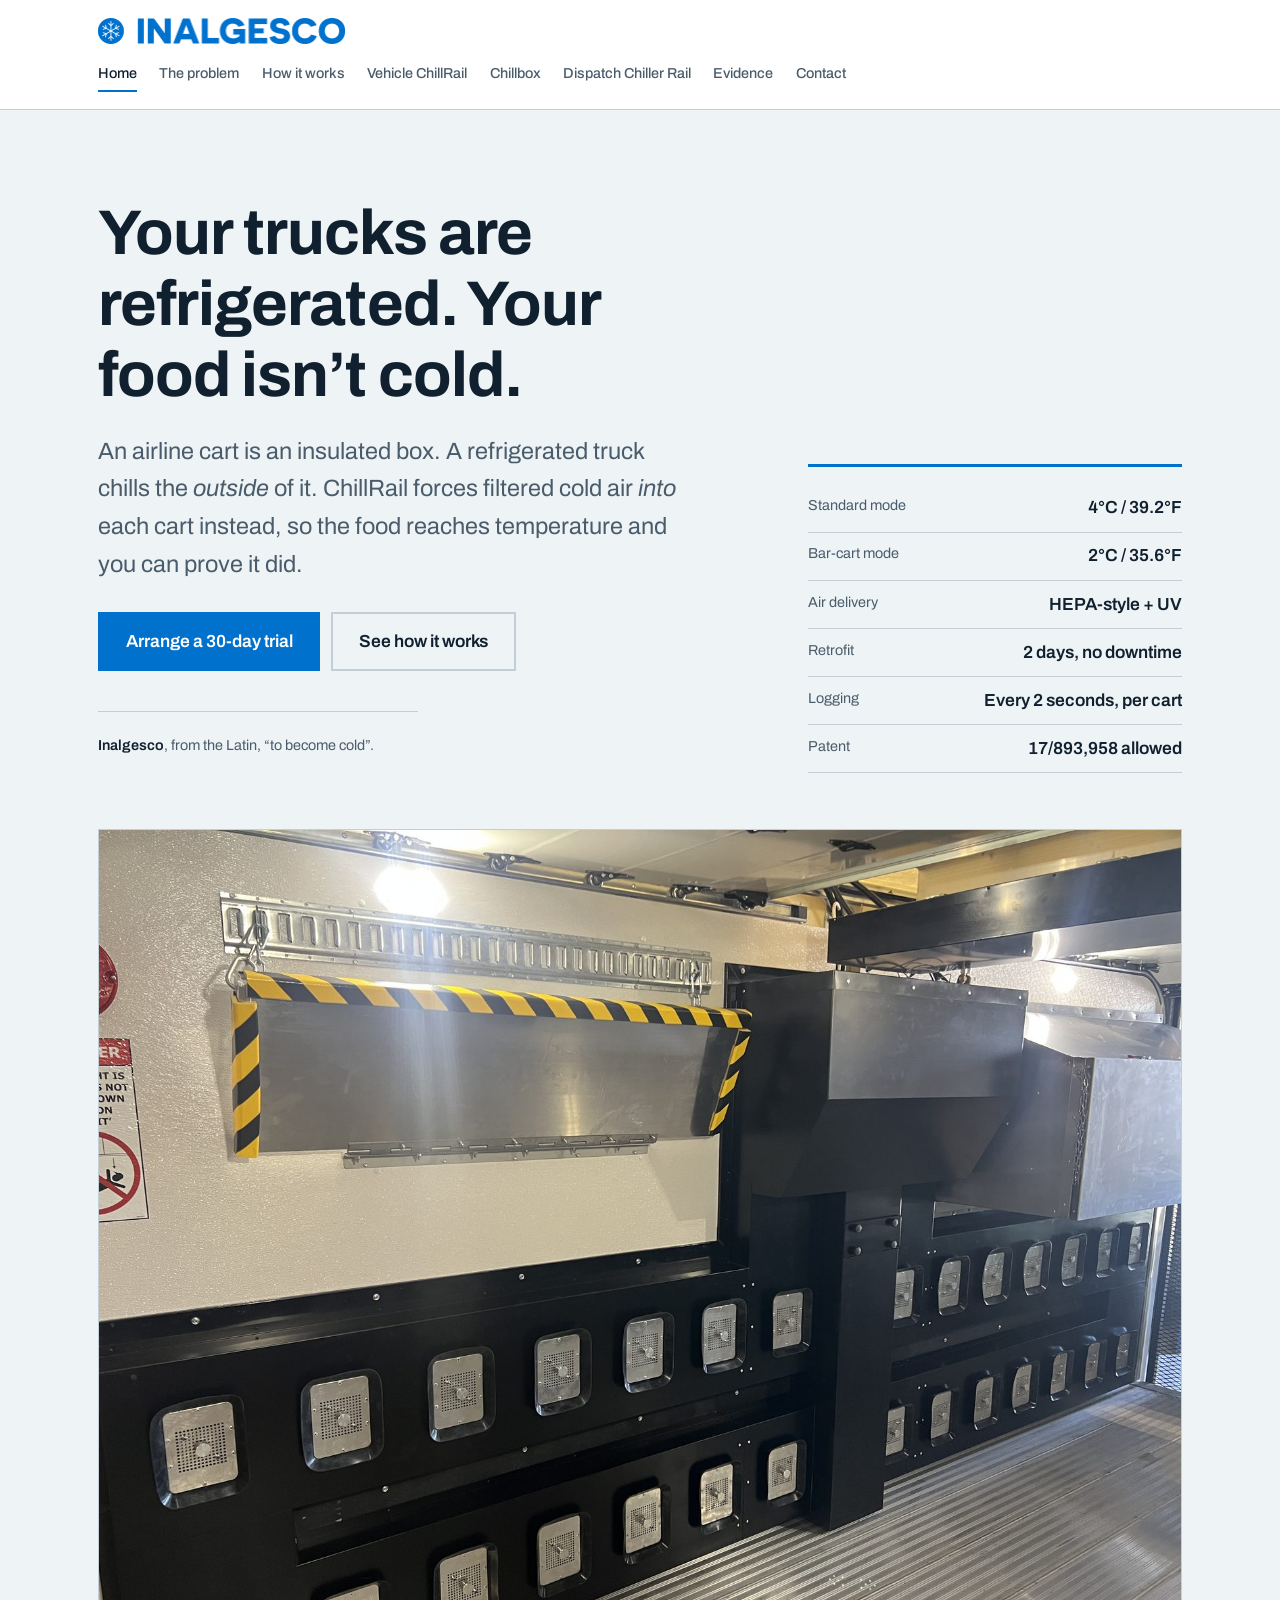
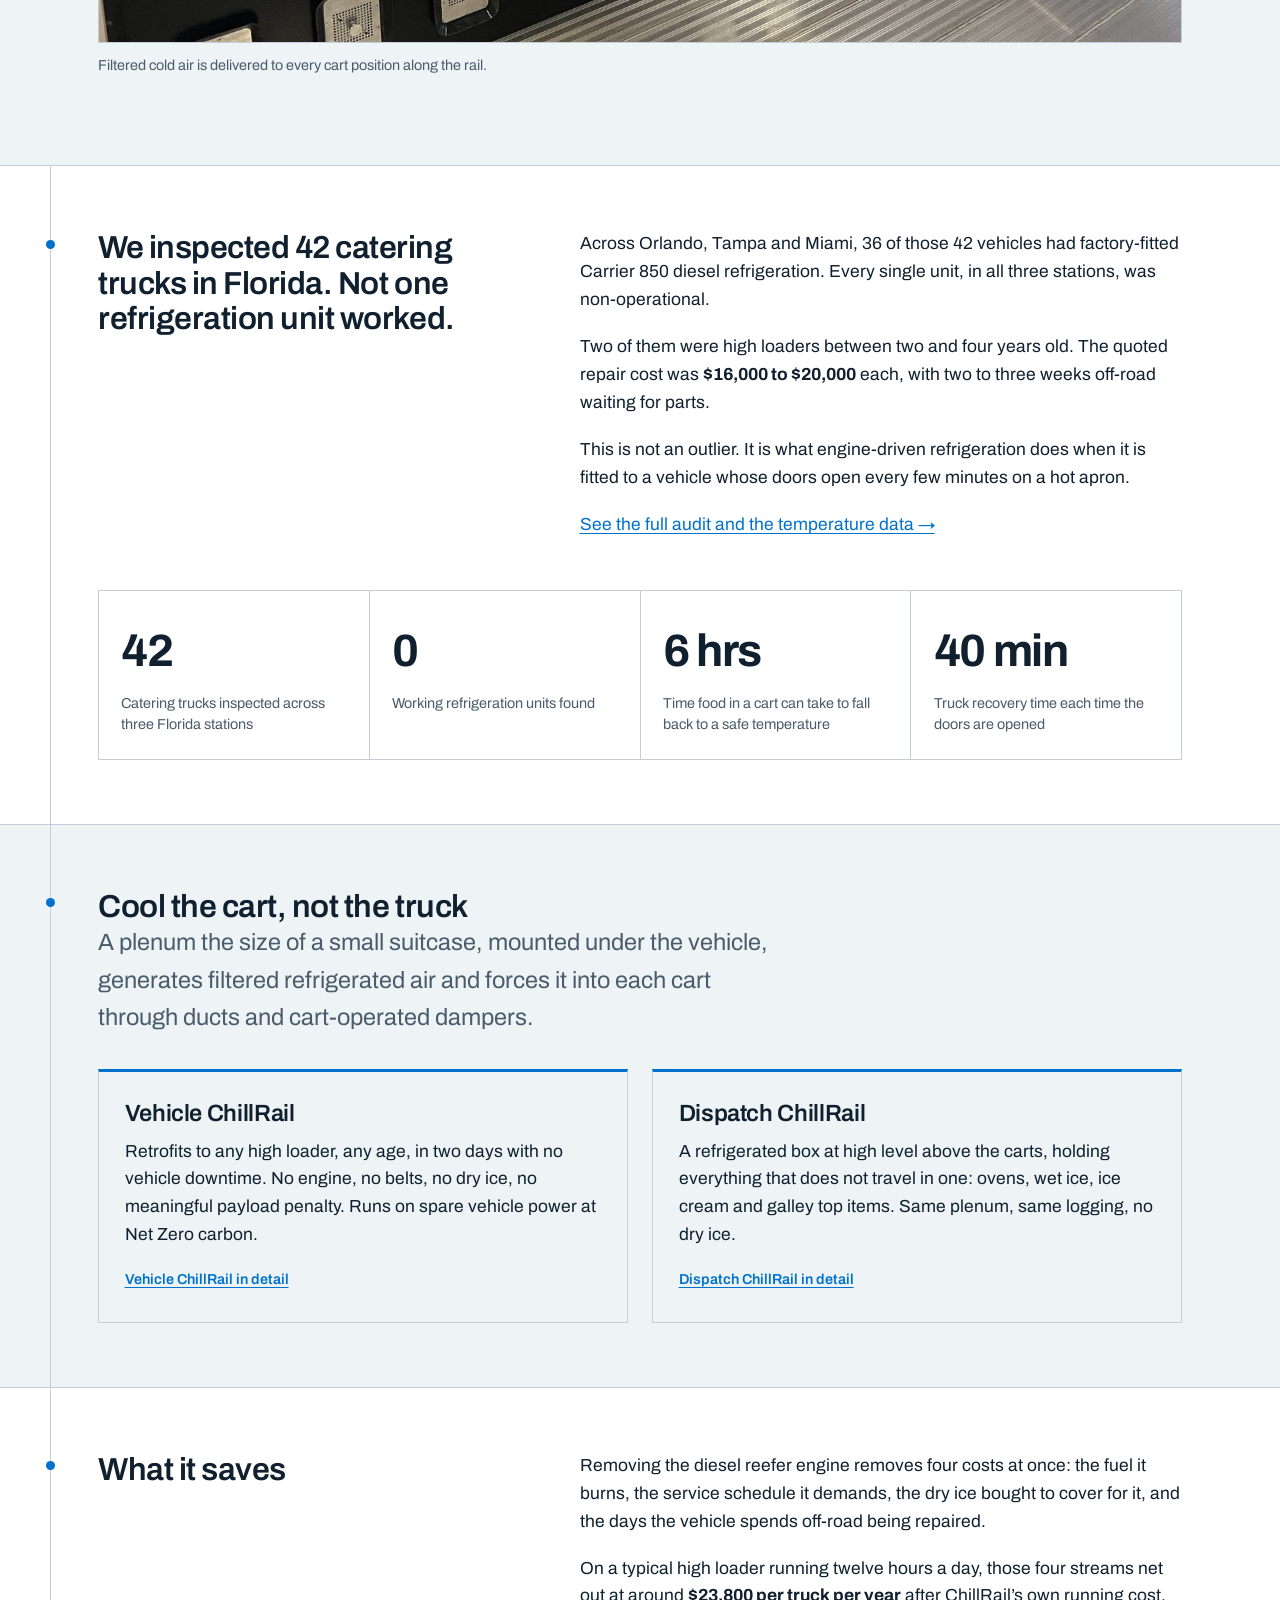
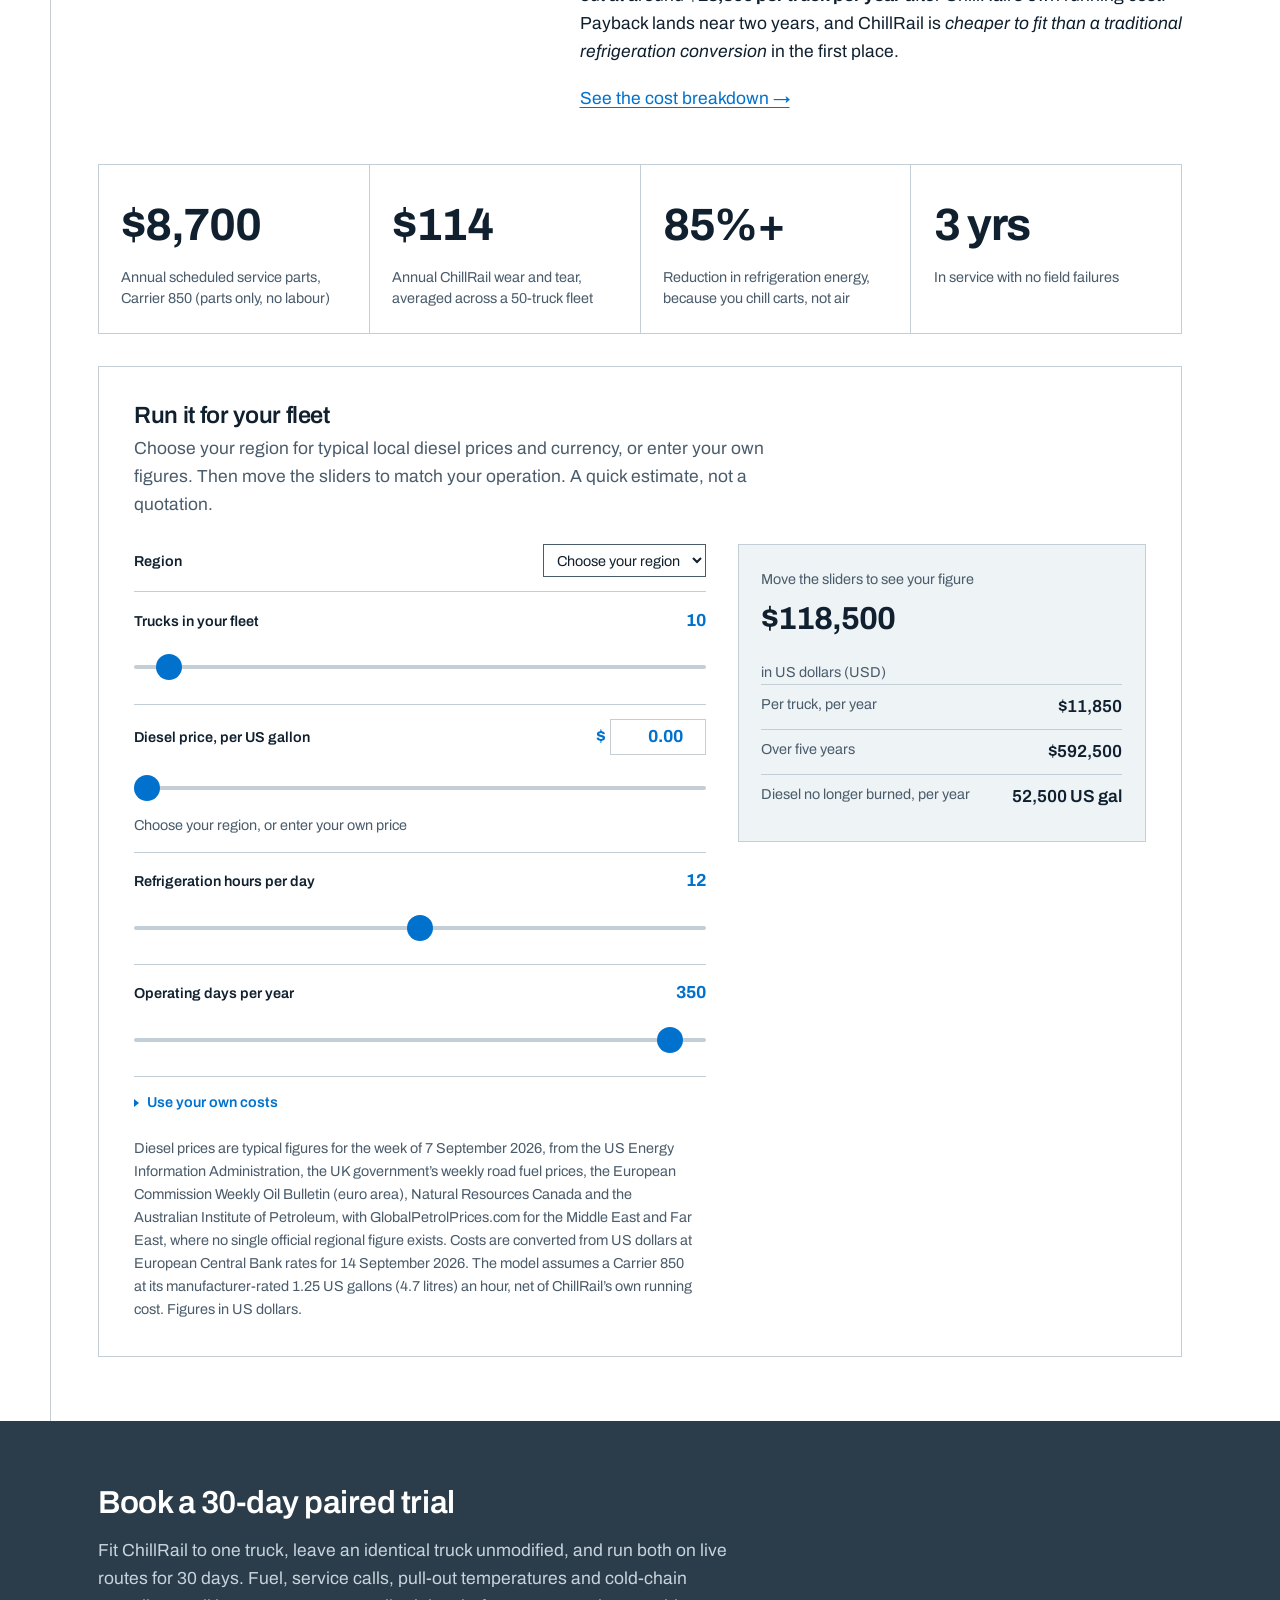
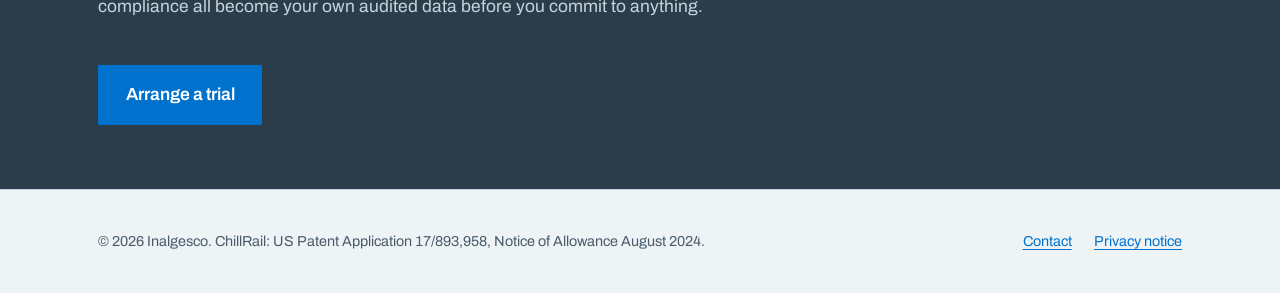
==== index.html @ 9f314ab9 "Motion, an uncropped lead image, and assets that go stale on release Motion, five gated changes and " ====
<!DOCTYPE html>
<html lang="en-GB">
<head>
<meta charset="utf-8">
<meta name="viewport" content="width=device-width, initial-scale=1">
<title>Inalgesco ChillRail: refrigeration that actually reaches the food</title>
<meta name="description" content="Refrigerated catering trucks chill the outside of an insulated cart. ChillRail forces filtered cold air into each cart directly. Retrofitted in two days, 85% less running cost, with per-cart temperature logging.">
<link rel="preconnect" href="https://fonts.googleapis.com">
<link rel="preconnect" href="https://fonts.gstatic.com" crossorigin>
<link href="https://fonts.googleapis.com/css2?family=Archivo:wght@400;500;600;700&display=swap" rel="stylesheet">
<link rel="icon" href="favicon-32.png" sizes="32x32">
<link rel="apple-touch-icon" href="favicon-180.png">
<link rel="stylesheet" href="styles.css?v=202609231120">
</head>
<body>

<a class="skip" href="#main">Skip to main content</a>

<header class="masthead">
  <div class="wrap masthead__inner">
    <a class="logo" href="index.html">
      <img src="inalgesco-logo.png" alt="Inalgesco" width="989" height="104">
    </a>
        <button class="nav-toggle" type="button" aria-expanded="false"
            aria-controls="site-nav" aria-label="Menu">
      <span></span><span></span><span></span>
    </button>
    <nav class="nav" id="site-nav" aria-label="Main">
      <ul>
        <li><a href="index.html" aria-current="page">Home</a></li>
        <li><a href="the-problem.html">The problem</a></li>
        <li><a href="how-it-works.html">How it works</a></li>
        <li><a href="vehicle-chillrail.html">Vehicle ChillRail</a></li>
        <li><a href="dispatch-chillrail.html">Chillbox</a></li>
        <li><a href="dispatch-chiller-rail.html">Dispatch Chiller Rail</a></li>        <li><a href="evidence.html">Evidence</a></li>
        <li><a href="contact.html">Contact</a></li>
      </ul>
    </nav>
  </div>
</header>

<main id="main">

  <section class="hero">
    <div class="wrap hero__inner">
      <div>
        <h1>Your trucks are refrigerated. Your food isn&rsquo;t cold.</h1>
        <p class="hero__lede">An airline cart is an insulated box. A refrigerated truck chills the <em>outside</em> of it. ChillRail forces filtered cold air <em>into</em> each cart instead, so the food reaches temperature and you can prove it did.</p>
        <p class="hero__actions">
          <a class="button" href="contact.html">Arrange a 30-day trial</a>
          <a class="button button--ghost" href="how-it-works.html">See how it works</a>
        </p>
        <p class="hero__meaning"><b>Inalgesco</b>, from the Latin, &ldquo;to become cold&rdquo;.</p>
      </div>
      <div class="readout">
        <dl>
          <div><dt>Standard mode</dt><dd>4&deg;C / 39.2&deg;F</dd></div>
          <div><dt>Bar-cart mode</dt><dd>2&deg;C / 35.6&deg;F</dd></div>
          <div><dt>Air delivery</dt><dd>HEPA-style + UV</dd></div>
          <div><dt>Retrofit</dt><dd>2 days, no downtime</dd></div>
          <div><dt>Logging</dt><dd>Every 2 seconds, per cart</dd></div>
          <div><dt>Patent</dt><dd>17/893,958 allowed</dd></div>
        </dl>
      </div>
    </div>
    <div class="wrap">
      <figure class="hero__shot">
        <img src="chillrail-damper-run.jpg" width="1600" height="1200" fetchpriority="high"
             alt="A run of ChillRail cart-operated dampers along the rail inside a catering high loader, each one feeding filtered cold air directly into a cart">
        <figcaption>Filtered cold air is delivered to every cart position along the rail.</figcaption>
      </figure>
    </div>
  </section>

  <section class="rail-section">
    <div class="wrap">
      <span class="rail-mark"></span>
      <div class="split split--lead">
        <div><h2>We inspected 42 catering trucks in Florida. Not one refrigeration unit worked.</h2></div>
        <div>
          <p>Across Orlando, Tampa and Miami, 36 of those 42 vehicles had factory-fitted Carrier 850 diesel refrigeration. Every single unit, in all three stations, was non-operational.</p>
          <p>Two of them were high loaders between two and four years old. The quoted repair cost was <strong>$16,000 to $20,000</strong> each, with two to three weeks off-road waiting for parts.</p>
          <p>This is not an outlier. It is what engine-driven refrigeration does when it is fitted to a vehicle whose doors open every few minutes on a hot apron.</p>
          <p><a href="evidence.html">See the full audit and the temperature data &rarr;</a></p>
        </div>
      </div>
      <div class="figures">
        <div class="figure"><span class="figure__value">42</span><span class="figure__label">Catering trucks inspected across three Florida stations</span></div>
        <div class="figure"><span class="figure__value">0</span><span class="figure__label">Working refrigeration units found</span></div>
        <div class="figure"><span class="figure__value">6 hrs</span><span class="figure__label">Time food in a cart can take to fall back to a safe temperature</span></div>
        <div class="figure"><span class="figure__value">40 min</span><span class="figure__label">Truck recovery time each time the doors are opened</span></div>
      </div>
    </div>
  </section>

  <section class="rail-section band-frost">
    <div class="wrap">
      <span class="rail-mark"></span>
      <h2>Cool the cart, not the truck</h2>
      <p class="lede">A plenum the size of a small suitcase, mounted under the vehicle, generates filtered refrigerated air and forces it into each cart through ducts and cart-operated dampers.</p>
      <div class="products">
        <article class="product">
          <h3>Vehicle ChillRail</h3>
          <p>Retrofits to any high loader, any age, in two days with no vehicle downtime. No engine, no belts, no dry ice, no meaningful payload penalty. Runs on spare vehicle power at Net Zero carbon.</p>
          <a class="product__link" href="vehicle-chillrail.html">Vehicle ChillRail in detail</a>
        </article>
        <article class="product">
          <h3>Dispatch ChillRail</h3>
          <p>A refrigerated box at high level above the carts, holding everything that does not travel in one: ovens, wet ice, ice cream and galley top items. Same plenum, same logging, no dry ice.</p>
          <a class="product__link" href="dispatch-chillrail.html">Dispatch ChillRail in detail</a>
        </article>
      </div>
    </div>
  </section>

  <section class="rail-section">
    <div class="wrap">
      <span class="rail-mark"></span>
      <div class="split split--lead">
        <div><h2>What it saves</h2></div>
        <div>
          <p>Removing the diesel reefer engine removes four costs at once: the fuel it burns, the service schedule it demands, the dry ice bought to cover for it, and the days the vehicle spends off-road being repaired.</p>
          <p>On a typical high loader running twelve hours a day, those four streams net out at around <strong>$23,800 per truck per year</strong> after ChillRail&rsquo;s own running cost. Payback lands near two years, and ChillRail is <em>cheaper to fit than a traditional refrigeration conversion</em> in the first place.</p>
          <p><a href="evidence.html">See the cost breakdown &rarr;</a></p>
        </div>
      </div>
      <div class="figures">
        <div class="figure"><span class="figure__value">$8,700</span><span class="figure__label">Annual scheduled service parts, Carrier 850 (parts only, no labour)</span></div>
        <div class="figure"><span class="figure__value">$114</span><span class="figure__label">Annual ChillRail wear and tear, averaged across a 50-truck fleet</span></div>
        <div class="figure"><span class="figure__value">85%+</span><span class="figure__label">Reduction in refrigeration energy, because you chill carts, not air</span></div>
        <div class="figure"><span class="figure__value">3 yrs</span><span class="figure__label">In service with no field failures</span></div>
      </div>

      <div class="calc calc--quiet" id="savings-calculator">
        <h3>Run it for your fleet</h3>
        <p class="calc__intro">Choose your region for typical local diesel prices and currency, or enter your own figures. Then move the sliders to match your operation. A quick estimate, not a quotation.</p>
        <div class="calc__grid">
          <div class="calc__inputs">
            <div class="calc__field">
              <label for="calc-region">Region</label>
              <select id="calc-region">
                <option value="" selected>Choose your region</option>
                <option value="usa">USA</option>
                <option value="canada">Canada</option>
                <option value="uk">United Kingdom</option>
                <option value="europe">Europe</option>
                <option value="middle-east">Middle East</option>
                <option value="far-east">Far East</option>
                <option value="australasia">Australasia</option>
              </select>
            </div>
            <div class="calc__field">
              <label for="calc-trucks">Trucks in your fleet</label>
              <output id="calc-trucks-out" for="calc-trucks">10</output>
              <input id="calc-trucks" type="range" min="0" max="250" step="1" value="10">
            </div>
            <div class="calc__field">
              <label for="calc-diesel-num" id="calc-diesel-label">Diesel price, per US gallon</label>
              <span class="calc__price"><span class="calc__cur">$</span><input id="calc-diesel-num" type="number" inputmode="decimal" min="0" max="99" step="0.01" value="0.00"></span>
              <input id="calc-diesel" type="range" min="0" max="14.93" step="0.01" value="0" aria-labelledby="calc-diesel-label">
              <span class="calc__hint" id="calc-diesel-hint">Choose your region, or enter your own price</span>
            </div>
            <div class="calc__field">
              <label for="calc-hours">Refrigeration hours per day</label>
              <output id="calc-hours-out" for="calc-hours">12</output>
              <input id="calc-hours" type="range" min="0" max="24" step="1" value="12">
            </div>
            <div class="calc__field">
              <label for="calc-days">Operating days per year</label>
              <output id="calc-days-out" for="calc-days">350</output>
              <input id="calc-days" type="range" min="0" max="365" step="1" value="350">
            </div>
            <details class="calc__own" id="calc-own">
              <summary>Use your own costs</summary>
              <div class="calc__own-grid">
                <label for="calc-maint">Service parts, per truck per year</label>
                <span class="calc__price"><span class="calc__cur">$</span><input id="calc-maint" type="number" inputmode="numeric" min="0" step="100" value="8700"></span>
                <label for="calc-ice">Dry ice, per truck per year</label>
                <span class="calc__price"><span class="calc__cur">$</span><input id="calc-ice" type="number" inputmode="numeric" min="0" step="100" value="2000"></span>
                <label for="calc-disrupt">Off-road disruption, per truck per year</label>
                <span class="calc__price"><span class="calc__cur">$</span><input id="calc-disrupt" type="number" inputmode="numeric" min="0" step="100" value="2000"></span>
              </div>
            </details>
          </div>
          <div class="calc__result" aria-live="polite">
            <span class="calc__label">Estimated saving across your fleet, per year</span>
            <span class="calc__total" id="calc-total">$0</span>
            <dl class="calc__breakdown">
              <div><dt>Per truck, per year</dt><dd id="calc-per-truck">$0</dd></div>
              <div><dt>Over five years</dt><dd id="calc-five">$0</dd></div>
              <div><dt>Diesel no longer burned, per year</dt><dd id="calc-fuel">0 US gal</dd></div>
            </dl>
          </div>
        </div>
        <p class="calc__note">Diesel prices are typical figures for the week of 7 September 2026, from the US Energy Information Administration, the UK government&rsquo;s weekly road fuel prices, the European Commission Weekly Oil Bulletin (euro area), Natural Resources Canada and the Australian Institute of Petroleum, with GlobalPetrolPrices.com for the Middle East and Far East, where no single official regional figure exists. Costs are converted from US dollars at European Central Bank rates for 14 September 2026. The model assumes a Carrier 850 at its manufacturer-rated 1.25 US gallons (4.7 litres) an hour, net of ChillRail&rsquo;s own running cost. <span id="calc-cur-note">Figures in US dollars.</span></p>
      </div>
    </div>
  </section>

  <section class="cta-band">
    <div class="wrap">
      <h2>Book a 30-day paired trial</h2>
      <p>Fit ChillRail to one truck, leave an identical truck unmodified, and run both on live routes for 30 days. Fuel, service calls, pull-out temperatures and cold-chain compliance all become your own audited data before you commit to anything.</p>
      <a class="button" href="contact.html">Arrange a trial</a>
    </div>
  </section>

</main>

<footer class="footer">
  <div class="wrap footer__inner">
    <p>&copy; 2026 Inalgesco. ChillRail: US Patent Application 17/893,958, Notice of Allowance August 2024.</p>
    <ul>
      <li><a href="contact.html">Contact</a></li>
      <li><a href="privacy.html">Privacy notice</a></li>
    </ul>
  </div>
</footer>

<script>
/* Visitor measurement. No cookies, and nothing is stored on your device.
   Sends page, referrer, timestamps, and session ID to our own server; see privacy.html. */
(function(){try{
  var sid = sessionStorage.getItem('_vsid');
  if (!sid) {
    sid = 'v' + Math.random().toString(36).substr(2, 9) + Date.now();
    sessionStorage.setItem('_vsid', sid);
  }
  var arrival = parseInt(sessionStorage.getItem('_arrived') || Date.now());
  var now = Date.now();
  var d = JSON.stringify({
    p: location.pathname,
    t: document.title,
    r: document.referrer,
    s: sid,
    at: Math.floor(now / 1000),
    ad: arrival  // when did they arrive at this page
  });
  navigator.sendBeacon('https://berkeleyhome.net/ingest/visit', new Blob([d], {type:'text/plain'}));
  sessionStorage.setItem('_arrived', now);

  // Track when leaving this page to calculate dwell time
  window.addEventListener('beforeunload', function() {
    var left = Date.now();
    var beacon = JSON.stringify({
      p: location.pathname,
      s: sid,
      left: Math.floor(left / 1000)
    });
    navigator.sendBeacon('https://berkeleyhome.net/ingest/visit', new Blob([beacon], {type:'text/plain'}));
  });
}catch(e){}})();
</script>
<script src="calculator.js?v=202609231120"></script>
<script src="nav.js?v=202609231120"></script>
</body>
</html>
---- styles.css ----
/* ==========================================================================
   Inalgesco — stylesheet
   Palette, type and layout tokens live here. Change a value once and it
   updates across every page.
   ========================================================================== */

:root {
  /* Colour ---------------------------------------------------------------
     Cold-chain palette taken off the existing brand blue. */
  --ink:        #10202e;   /* primary text — deep cold slate            */
  --ink-soft:   #4a5c6b;   /* secondary text                            */
  --rail:       #c3ced6;   /* the rail line and hairline rules          */
  --frost:      #eef3f6;   /* page tint / alternating band              */
  --white:      #ffffff;
  --brand:      #0072ce;   /* Inalgesco blue — sampled from the logo    */
  --brand-dark: #00569b;   /* hover / pressed                           */
  --steel:      #2b3d4a;   /* footer, dark band                         */

  /* Motion ---------------------------------------------------------------
     The built-in CSS easings are too weak to read as deliberate. These are
     the only two curves on the site; do not hand-roll another. */
  --ease-out:    cubic-bezier(0.23, 1, 0.32, 1);     /* entering and exiting */
  --ease-drawer: cubic-bezier(0.32, 0.72, 0, 1);     /* panels opening       */

  /* Type ---------------------------------------------------------------- */
  --font: "Archivo", "Helvetica Neue", Arial, sans-serif;

  /* Scale — 1.25 ratio, tabular figures for the data points ------------- */
  --step--1: clamp(0.83rem, 0.8rem + 0.15vw, 0.9rem);
  --step-0:  clamp(1rem, 0.96rem + 0.2vw, 1.09rem);
  --step-1:  clamp(1.25rem, 1.15rem + 0.4vw, 1.5rem);
  --step-2:  clamp(1.55rem, 1.35rem + 0.8vw, 2.1rem);
  --step-3:  clamp(1.95rem, 1.55rem + 1.6vw, 2.9rem);
  --step-4:  clamp(2.4rem, 1.7rem + 2.8vw, 4rem);

  /* Layout -------------------------------------------------------------- */
  --measure: 68ch;         /* max line length for body copy             */
  --page:    1180px;
  --gutter:  clamp(1.25rem, 4vw, 3rem);
  --section-pad: clamp(2.5rem, 5vw, 4rem);   /* one vertical rhythm for every section */
}

/* Reset ------------------------------------------------------------------ */
*, *::before, *::after { box-sizing: border-box; }

html { -webkit-text-size-adjust: 100%; }

body {
  margin: 0;
  font-family: var(--font);
  font-size: var(--step-0);
  line-height: 1.6;
  color: var(--ink);
  background: var(--white);
  font-variant-numeric: tabular-nums;
}

img { max-width: 100%; height: auto; display: block; }

h1, h2, h3 { line-height: 1.12; margin: 0; font-weight: 600; letter-spacing: -0.015em; text-wrap: balance; }
h1 { font-size: var(--step-4); }
h2 { font-size: var(--step-2); }   /* 64 / 46 / 33 / 24 / 17: title, key figures, section, subhead, body */
h3 { font-size: var(--step-1); }

p { margin: 0 0 1.1em; max-width: var(--measure); }

a { color: var(--brand); text-decoration-thickness: 1px; text-underline-offset: 0.18em; }
a:hover { color: var(--brand-dark); }

:focus-visible {
  outline: 3px solid var(--brand);
  outline-offset: 3px;
}

/* Skip link -------------------------------------------------------------- */
.skip {
  position: absolute; left: -9999px;
  background: var(--ink); color: var(--white);
  padding: 0.7rem 1rem; z-index: 100;
}
.skip:focus { left: 1rem; top: 1rem; }

/* Shell ------------------------------------------------------------------ */
.wrap {
  width: 100%;
  max-width: var(--page);
  margin-inline: auto;
  padding-inline: var(--gutter);
}

/* ==========================================================================
   Header + navigation
   ========================================================================== */

.masthead {
  border-bottom: 1px solid var(--rail);
  background: var(--white);
  position: sticky; top: 0; z-index: 50;
}

.masthead__inner {
  /* Always stacked: logo on its own line, nav beneath it. Deliberately not a
     wrapping row - that made the header flip between one and two lines
     depending on how long the menu labels happened to be. */
  display: flex;
  flex-direction: column;
  align-items: flex-start;
  gap: 0.85rem;
  padding-block: 1.1rem;
}

.logo {
  display: inline-flex;
  align-items: center;
  text-decoration: none;
}
.logo img {
  display: block;
  height: 22px;          /* the lockup is wide; keep it modest beside the nav */
  width: auto;
}
.logo img { transition: opacity 150ms var(--ease-out); }
@media (hover: hover) and (pointer: fine) {
  .logo:hover img { opacity: 0.82; }
}

/* Nav ------------------------------------------------------------------- */
.nav ul {
  display: flex;
  flex-wrap: wrap;
  gap: 0.25rem 1.4rem;
  margin: 0; padding: 0;
  list-style: none;
}

.nav a {
  transition: color 150ms var(--ease-out), border-bottom-color 150ms var(--ease-out);
  display: inline-block;
  padding: 0.3rem 0;
  font-size: var(--step--1);
  font-weight: 500;
  color: var(--ink-soft);
  text-decoration: none;
  border-bottom: 2px solid transparent;
}
@media (hover: hover) and (pointer: fine) {
  .nav a:hover { color: var(--ink); border-bottom-color: var(--rail); }
}

/* Current page marker */
.nav a[aria-current="page"] {
  color: var(--ink);
  border-bottom-color: var(--brand);
}

/* ==========================================================================
   The rail — the through-line motif.
   A single hairline runs down the page; section markers sit on it.
   ========================================================================== */

.rail-section {
  position: relative;
  padding-block: var(--section-pad);
}

/* Hidden by default; the spine only appears when there's gutter room. */
.rail-mark { display: none; }

@media (min-width: 60rem) {
  /* Spine and marks are both positioned against .wrap so they stay in
     alignment at any viewport width. The spine sits in the wrap's own
     left padding, clear of the text column. */
  .rail-section > .wrap {
    position: relative;
  }

  .rail-section > .wrap::before {
    content: "";
    position: absolute;
    left: 0;
    top: calc(var(--section-pad) * -1);
    bottom: calc(var(--section-pad) * -1);
    width: 1px;
    background: var(--rail);
  }

  /* the tap-off point where a cart draws air off the rail */
  .rail-section > .wrap > .rail-mark {
    display: block;
    position: absolute;
    left: -4px;
    top: 0.55em;
    width: 9px; height: 9px;
    background: var(--brand);
    border-radius: 50%;
  }
}

/* ==========================================================================
   Hero
   ========================================================================== */

.hero {
  background: var(--frost);
  border-bottom: 1px solid var(--rail);
  padding-block: clamp(3rem, 7vw, 5.5rem);
}

.hero h1 {
  max-width: 24ch;
  font-weight: 700;
}

.hero__lede {
  font-size: var(--step-1);
  color: var(--ink-soft);
  max-width: 46ch;
  margin-top: 1.4rem;
}

/* Hero holds the headline left and a temperature read-out right, so the
   space beside the headline carries information instead of sitting empty. */
@media (min-width: 62rem) {
  .hero__inner {
    display: grid;
    grid-template-columns: minmax(0, 7fr) minmax(0, 4fr);
    gap: 3.5rem;
    align-items: end;
  }
}

.readout {
  border-top: 3px solid var(--brand);
  padding-top: 1.1rem;
}
.readout dl { margin: 0; }
.readout div {
  display: flex;
  justify-content: space-between;
  gap: 1.5rem;
  padding: 0.6rem 0;
  border-bottom: 1px solid var(--rail);
}
.readout dt {
  font-size: var(--step--1);
  color: var(--ink-soft);
}
.readout dd {
  margin: 0;
  font-weight: 600;
  white-space: nowrap;
}

.hero__meaning {
  margin-top: 2.5rem;
  padding-top: 1.4rem;
  border-top: 1px solid var(--rail);
  font-size: var(--step--1);
  color: var(--ink-soft);
  max-width: 40ch;
}
.hero__meaning b { color: var(--ink); font-weight: 600; }

/* ==========================================================================
   Figure blocks — the real numbers get room to breathe
   ========================================================================== */

.figures {
  display: grid;
  grid-template-columns: repeat(auto-fit, minmax(13rem, 1fr));
  gap: 1px;
  margin: 2rem 0 0;
  background: var(--rail);
  border: 1px solid var(--rail);
}

.figure {
  background: var(--white);
  padding: 1.5rem 1.4rem;
}

.figure__value {
  display: block;
  font-size: var(--step-3);
  font-weight: 700;
  letter-spacing: -0.03em;
  color: var(--ink);
}

.figure__label {
  display: block;
  margin-top: 0.35rem;
  font-size: var(--step--1);
  color: var(--ink-soft);
  line-height: 1.45;
}

/* ==========================================================================
   Two-column content
   ========================================================================== */

.split {
  display: grid;
  gap: clamp(1.75rem, 4vw, 3.5rem);
}
@media (min-width: 52rem) {
  .split--halves { grid-template-columns: 1fr 1fr; }
  .split--lead   { grid-template-columns: minmax(0, 5fr) minmax(0, 7fr); }
}

/* ==========================================================================
   Cards for the two products
   ========================================================================== */

.products {
  display: grid;
  gap: 1.5rem;
  margin-top: 2rem;
}
@media (min-width: 52rem) {
  .products { grid-template-columns: 1fr 1fr; }
}

.product {
  border: 1px solid var(--rail);
  border-top: 3px solid var(--brand);
  padding: 1.75rem 1.6rem 1.9rem;
  display: flex;
  flex-direction: column;
}
.product h3 { margin-bottom: 0.7rem; }
.product p  { flex: 1; }

.product__link {
  align-self: start;
  font-weight: 600;
  font-size: var(--step--1);
}

/* ==========================================================================
   Advantage lists
   ========================================================================== */

.benefits {
  margin: 2rem 0 0;
  padding: 0;
  list-style: none;
  max-width: var(--measure);
}

.benefits li {
  position: relative;
  padding: 0.85rem 0 0.85rem 1.9rem;
  border-bottom: 1px solid var(--rail);
}
.benefits li:first-child { border-top: 1px solid var(--rail); }

/* small tap-off mark, echoing the rail */
.benefits li::before {
  content: "";
  position: absolute;
  left: 0.15rem; top: 1.42em;
  width: 0.55rem; height: 1px;
  background: var(--brand);
}

/* ==========================================================================
   People
   ========================================================================== */

.people {
  display: grid;
  gap: 1.5rem;
  margin-top: 2.5rem;
}
@media (min-width: 46rem) {
  .people { grid-template-columns: 1fr 1fr; }
}

.person {
  padding-top: 1.2rem;
  border-top: 3px solid var(--ink);
}
.person h3 { margin-bottom: 0.15rem; }

.person__years {
  font-size: var(--step--1);
  font-weight: 600;
  color: var(--brand);
  letter-spacing: 0.02em;
}
.person p { margin-top: 0.7rem; color: var(--ink-soft); }

/* ==========================================================================
   Call to action band
   ========================================================================== */

.cta-band {
  background: var(--steel);
  color: var(--white);
  padding-block: var(--section-pad);
}
.cta-band h2 { color: var(--white); }
.cta-band p  { color: #c8d4dd; margin-top: 1rem; }

.button {
  display: inline-block;
  margin-top: 1.6rem;
  padding: 0.85rem 1.6rem;
  background: var(--brand);
  color: var(--white);
  font-weight: 600;
  font-size: var(--step-0);
  text-decoration: none;
  border: 2px solid var(--brand);
}
/* Press feedback. scale() takes the label with it, which is what makes it
   read as a physical press rather than a colour flicker. :active needs no
   hover gating: it is a real press on touch. */
.button {
  transition:
    transform 140ms var(--ease-out),
    background-color 160ms var(--ease-out),
    color 160ms var(--ease-out),
    border-color 160ms var(--ease-out);
}
.button:active { transform: scale(0.97); }

@media (hover: hover) and (pointer: fine) {
  .button:hover {
    background: var(--white);
    color: var(--brand-dark);
    border-color: var(--white);
  }
}

.button--ghost {
  background: transparent;
  border-color: var(--rail);
  color: var(--ink);
}
.button--ghost:hover {
  background: var(--ink);
  border-color: var(--ink);
  color: var(--white);
}

/* ==========================================================================
   Contact form
   ========================================================================== */

.form {
  display: grid;
  gap: 1.1rem;
  max-width: 34rem;
  margin-top: 2rem;
}
@media (min-width: 40rem) { .logo img { height: 26px; }
  .form { grid-template-columns: 1fr 1fr; }
  .form .form__row--full { grid-column: 1 / -1; }
}

.form label {
  display: block;
  font-size: var(--step--1);
  font-weight: 600;
  margin-bottom: 0.35rem;
}

.form input,
.form textarea {
  width: 100%;
  font-family: inherit;
  font-size: var(--step-0);
  color: var(--ink);
  padding: 0.65rem 0.75rem;
  border: 1px solid var(--ink-soft);
  background: var(--white);
  border-radius: 0;
}
.form textarea { min-height: 8rem; resize: vertical; }

.form input:focus,
.form textarea:focus { border-color: var(--brand); }

.form__note {
  font-size: var(--step--1);
  color: var(--ink-soft);
  grid-column: 1 / -1;
  margin: 0;
}

/* ==========================================================================
   Footer
   ========================================================================== */

.footer {
  border-top: 1px solid var(--rail);
  background: var(--frost);
  padding-block: 2.5rem;
  font-size: var(--step--1);
  color: var(--ink-soft);
}

.footer__inner {
  display: flex;
  flex-wrap: wrap;
  gap: 1rem 2.5rem;
  justify-content: space-between;
  align-items: baseline;
}

.footer ul {
  display: flex; flex-wrap: wrap;
  gap: 0.4rem 1.4rem;
  margin: 0; padding: 0; list-style: none;
}
.footer p { margin: 0; max-width: none; }

/* ==========================================================================
   Utilities
   ========================================================================== */

.lede {
  font-size: var(--step-1);
  color: var(--ink-soft);
  max-width: 52ch;
}
.mt-0 { margin-top: 0; }
.eyebrow-none { }
.band-frost { background: var(--frost); border-block: 1px solid var(--rail); }
.patent {
  font-size: var(--step--1);
  color: var(--ink-soft);
  margin-top: 0.6rem;
}

/* Respect reduced motion ------------------------------------------------- */
@media (prefers-reduced-motion: reduce) {
  /* Gentler, not off. Colour and opacity still carry meaning and are not
     movement, so they stay; everything that MOVES is removed, and anything
     that changes size resolves instantly instead of travelling. */
  *, *::before, *::after {
    animation-duration: 0.01ms !important;
    animation-iteration-count: 1 !important;
    scroll-behavior: auto !important;
  }
  .button:active { transform: none; }
  .nav-toggle span { transition: opacity 180ms linear; }
  .nav-toggle[aria-expanded="true"] span:nth-child(1),
  .nav-toggle[aria-expanded="true"] span:nth-child(3) { transform: none; opacity: 0; }
  .nav { transition-duration: 0.01ms; }
  .calc__own::details-content { transition-duration: 0.01ms; }
}


/* ==========================================================================
   Figures — photographs and diagrams
   ========================================================================== */

.shot { margin: 2rem 0 0; max-width: 100%; }
.shot img { width: 100%; height: auto; display: block; border: 1px solid var(--rail); background: var(--frost); }
.shot figcaption { margin-top: 0.65rem; font-size: var(--step--1); color: var(--ink-soft); max-width: 60ch; }
.shot--diagram img { background: var(--white); padding: 1.25rem; }
.shots { display: grid; gap: 1.25rem; margin-top: 2rem; }
@media (min-width: 52rem) { .shots { grid-template-columns: 1fr 1fr; } .shots .shot { margin-top: 0; } }
@media (min-width: 62rem) { .split--lead .shot { margin-top: 0; } }


/* ==========================================================================
   Savings calculator (evidence page)
   ========================================================================== */
.calc { margin-top: 2rem; border: 1px solid var(--rail); border-top: 3px solid var(--brand); background: var(--white); padding: clamp(1.4rem, 3vw, 2.2rem); }
.calc h3 { margin: 0 0 0.4rem; }
.calc__intro { color: var(--ink-soft); margin: 0 0 1.6rem; }
.calc__grid { display: grid; gap: 2rem; }
@media (min-width: 52rem) { .calc__grid { grid-template-columns: minmax(0, 7fr) minmax(0, 5fr); align-items: start; } }
.calc__field { display: grid; grid-template-columns: 1fr auto; align-items: baseline; gap: 0.3rem 1rem; padding: 0.9rem 0; border-bottom: 1px solid var(--rail); }
.calc__field:first-child { padding-top: 0; }
.calc__field label { font-size: var(--step--1); font-weight: 600; color: var(--ink); }
.calc__field output { font-weight: 700; font-variant-numeric: tabular-nums; color: var(--brand); }
.calc__field input[type="range"] { grid-column: 1 / -1; width: 100%; accent-color: var(--brand); margin: 0.35rem 0 0; }
.calc__result { background: var(--frost); border: 1px solid var(--rail); padding: 1.4rem; }
.calc__label { display: block; font-size: var(--step--1); color: var(--ink-soft); }
.calc__total { display: block; font-size: var(--step-3); font-weight: 700; letter-spacing: -0.03em; color: var(--ink); font-variant-numeric: tabular-nums; margin: 0.2rem 0 1rem; }
.calc__breakdown { margin: 0; }
.calc__breakdown div { display: flex; justify-content: space-between; gap: 1rem; padding: 0.5rem 0; border-top: 1px solid var(--rail); }
.calc__breakdown dt { font-size: var(--step--1); color: var(--ink-soft); }
.calc__breakdown dd { margin: 0; font-weight: 600; font-variant-numeric: tabular-nums; }
.calc__note { font-size: var(--step--1); color: var(--ink-soft); margin: 1.4rem 0 0; max-width: 70ch; }
.calc__field select { font: inherit; font-size: var(--step--1); color: var(--ink); background: var(--white); border: 1px solid var(--ink-soft); padding: 0.4rem 0.55rem; }
.calc__price { display: inline-flex; align-items: center; gap: 0.2rem; font-weight: 700; color: var(--brand); font-variant-numeric: tabular-nums; }
.calc__price input { width: 6rem; font: inherit; font-weight: 700; color: var(--brand); background: var(--white); border: 1px solid var(--rail); padding: 0.2rem 0.4rem; text-align: right; font-variant-numeric: tabular-nums; }
.calc__hint { grid-column: 1 / -1; font-size: var(--step--1); color: var(--ink-soft); }
.calc__own { padding-top: 0.9rem; }
.calc__own summary { cursor: pointer; font-size: var(--step--1); font-weight: 600; color: var(--brand); }
.calc__own-grid { display: grid; grid-template-columns: 1fr auto; align-items: center; gap: 0.6rem 1rem; margin-top: 0.9rem; }
.calc__own-grid label { font-size: var(--step--1); color: var(--ink); }

/* Home-page variant: same calculator, lighter weight so it sits in the flow */
.calc--quiet { border-top: 1px solid var(--rail); }
.calc--quiet .calc__total { font-size: var(--step-2); }

/* Collapsible menu ------------------------------------------------------
   Eight links wrapped onto three rows on a phone, 107px of menu before any
   content, on every page. Collapsed by default and opened by the button;
   the row layout returns at 46rem where it fits on one line. */
.nav-toggle {
  position: absolute; top: 0.9rem; right: 0;
  display: inline-flex; flex-direction: column; justify-content: center;
  gap: 5px;
  width: 44px; height: 44px;          /* the touch-target minimum */
  padding: 0 10px;
  background: none; border: 0; cursor: pointer;
}
.nav-toggle span {
  display: block; height: 2px; width: 100%;
  background: var(--ink); border-radius: 2px;
  transition: transform 180ms var(--ease-out), opacity 180ms var(--ease-out);
}
.nav-toggle[aria-expanded="true"] span:nth-child(1) { transform: translateY(7px) rotate(45deg); }
.nav-toggle[aria-expanded="true"] span:nth-child(2) { opacity: 0; }
.nav-toggle[aria-expanded="true"] span:nth-child(3) { transform: translateY(-7px) rotate(-45deg); }

.masthead__inner { position: relative; }

/* display cannot be transitioned, so the list is never hidden with it.
   Height is measured in nav.js and set in pixels: grid 0fr/1fr looked
   tidier but would not resolve a row height here, and an accordion is the
   one case where height is the honest property - there is no transform
   that opens a panel. visibility keeps the links out of the tab order
   while shut, delayed on the way closed so it waits for the collapse. */
.nav { width: 100%; }
.nav ul {
  display: flex; flex-direction: column; gap: 0;
  width: 100%;
  height: 0; overflow: hidden;
  opacity: 0; visibility: hidden;
  transition:
    height 200ms var(--ease-out),
    opacity 140ms var(--ease-out),
    visibility 0s linear 200ms;
}
.nav.is-open ul {
  opacity: 1; visibility: visible;
  transition:
    height 200ms var(--ease-out),
    opacity 180ms var(--ease-out),
    visibility 0s;
}
.nav li { border-top: 1px solid var(--rail); }
.nav li:first-child { border-top: 0; }
.nav a { display: block; padding: 0.78rem 0; }   /* 44px tall rows */

@media (min-width: 46rem) {
  .nav-toggle { display: none; }
  .nav { width: auto; }
  .nav ul,
  .nav.is-open ul {
    display: flex; flex-direction: row; flex-wrap: wrap;
    gap: 0.25rem 1.4rem; width: auto;
    height: auto; overflow: visible;
    opacity: 1; visibility: visible; transition: none;
  }
  .nav li, .nav.is-open li { border-top: 0; }
  .nav a, .nav.is-open a { display: inline-block; padding: 0.3rem 0; }
}

/* Sliders were 16px tall, well under the 44px a fingertip needs. The track
   stays slim; only the thumb and the hit area grow. */
#savings-calculator input[type="range"] {
  height: 44px;
  background: transparent;
  -webkit-appearance: none; appearance: none;
}
#savings-calculator input[type="range"]::-webkit-slider-runnable-track {
  height: 4px; border-radius: 2px; background: var(--rail);
}
#savings-calculator input[type="range"]::-moz-range-track {
  height: 4px; border-radius: 2px; background: var(--rail);
}
#savings-calculator input[type="range"]::-webkit-slider-thumb {
  -webkit-appearance: none; appearance: none;
  width: 26px; height: 26px; margin-top: -11px;
  border-radius: 50%; border: 0; background: var(--brand); cursor: pointer;
}
#savings-calculator input[type="range"]::-moz-range-thumb {
  width: 26px; height: 26px;
  border-radius: 50%; border: 0; background: var(--brand); cursor: pointer;
}

/* Hero: something to do, and something to look at ------------------------
   The only call to action used to sit five screens down, and the first screen
   of a site selling a physical system carried no picture of it. */
.hero__actions {
  display: flex; flex-wrap: wrap; gap: 0.7rem;
  margin-top: 1.8rem;
}
.hero__actions .button { margin-top: 0; }

.hero__shot { margin: clamp(2.2rem, 5vw, 3.5rem) 0 0; }
.hero__shot img {
  display: block;
  width: 100%; height: auto;      /* the whole frame, never cropped */
  border: 1px solid var(--rail);
}
.hero__shot figcaption {
  margin-top: 0.7rem;
  font-size: var(--step--1);
  color: var(--ink-soft);
}

/* The currency, stated where the number is read. Switching region changes the
   unit of account, and comparing a pound total with a dollar one is the
   easiest mistake this calculator can invite. */
.calc__cur-inline {
  display: block;
  margin-top: 0.25rem;
  font-size: var(--step--1);
  color: var(--ink-soft);
}

/* "Use your own costs" ---------------------------------------------------
   A native <details> snaps open, teleporting six inputs into the layout.
   ::details-content with calc-size() animates the real height without JS
   measurement. Both are recent, so this is wrapped in @supports: where it
   is unsupported the panel simply snaps, which is today's behaviour. */
@supports (interpolate-size: allow-keywords) or (height: calc-size(auto, size)) {
  .calc__own::details-content {
    block-size: 0;
    overflow: hidden;
    transition:
      block-size 240ms var(--ease-out),
      content-visibility 240ms allow-discrete;
  }
  .calc__own[open]::details-content { block-size: calc-size(auto, size); }
}

/* The marker turns to point at what it opened. */
.calc__own summary::marker { content: none; }
.calc__own summary::-webkit-details-marker { display: none; }
.calc__own summary::before {
  content: "";
  display: inline-block;
  width: 0; height: 0;
  margin-right: 0.5rem;
  border-left: 5px solid currentColor;
  border-top: 4px solid transparent;
  border-bottom: 4px solid transparent;
  transform-origin: 25% 50%;
  transition: transform 200ms var(--ease-out);
}
.calc__own[open] summary::before { transform: rotate(90deg); }
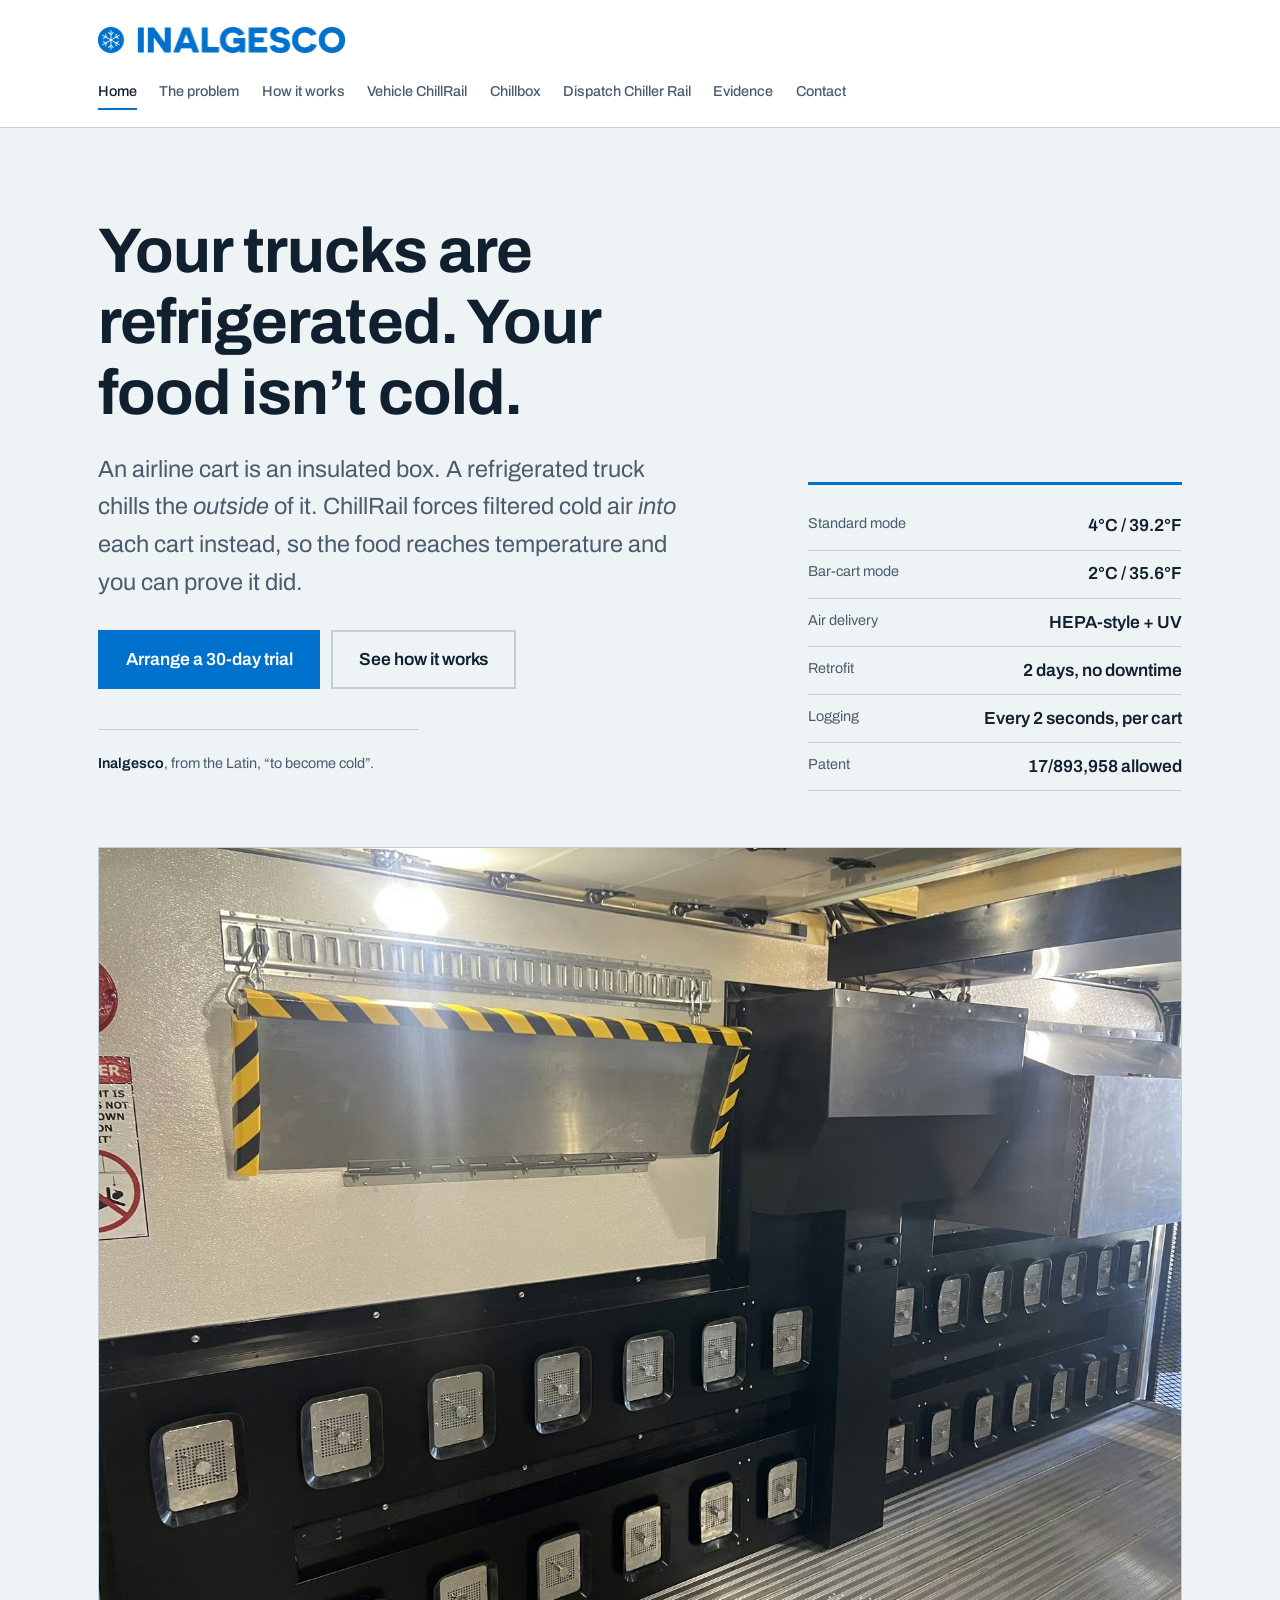
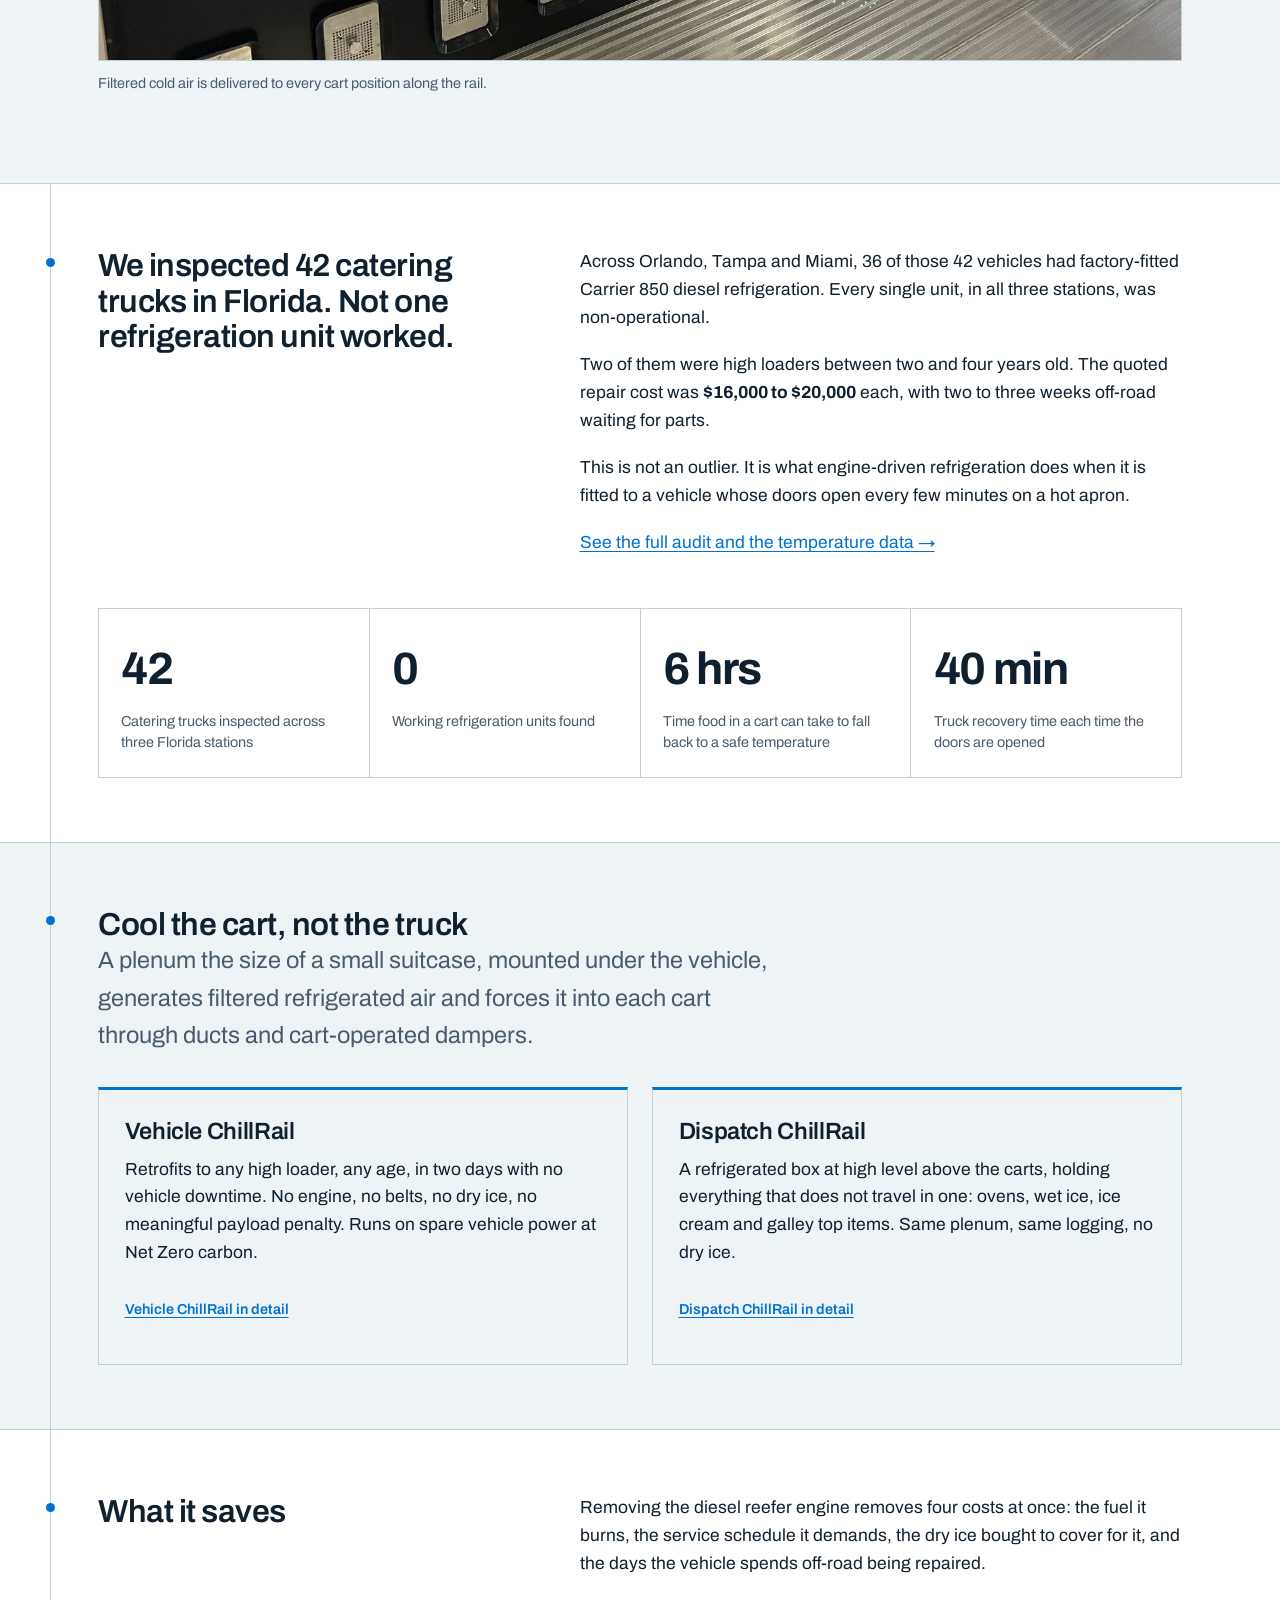
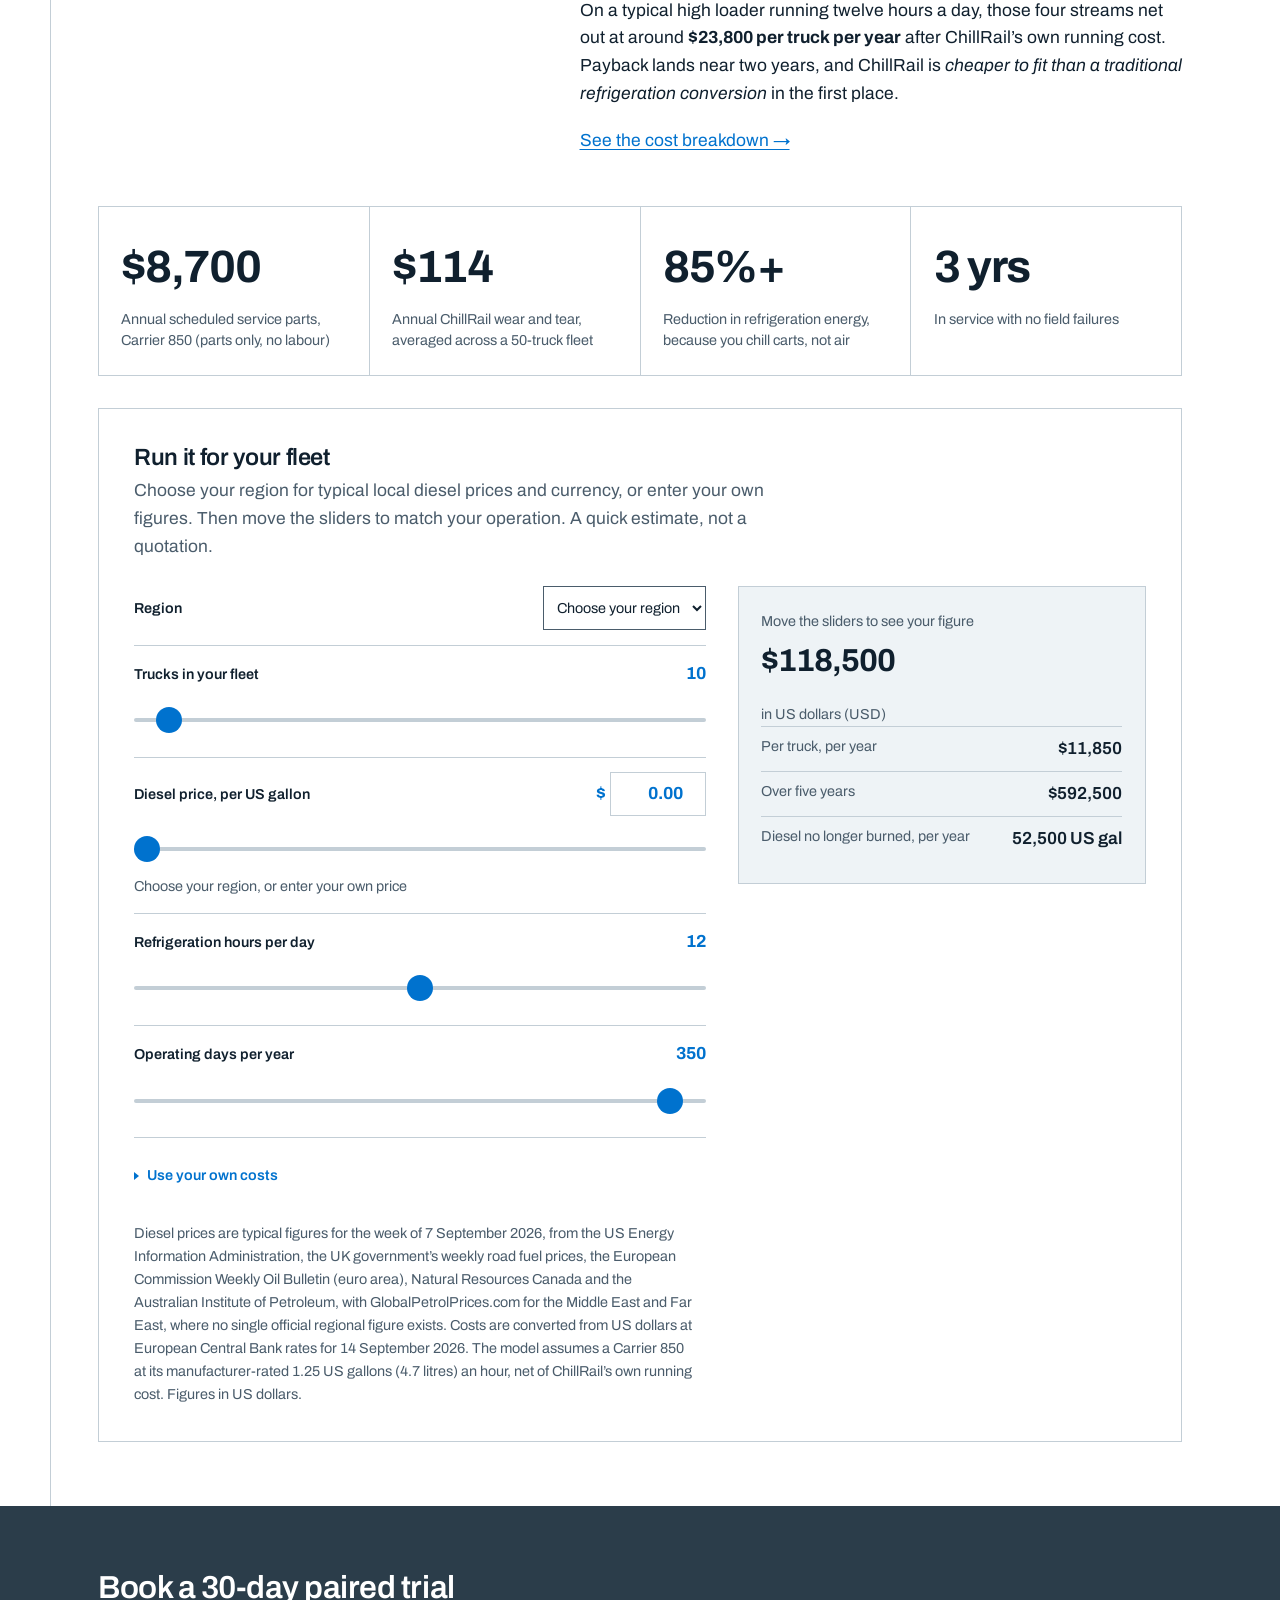
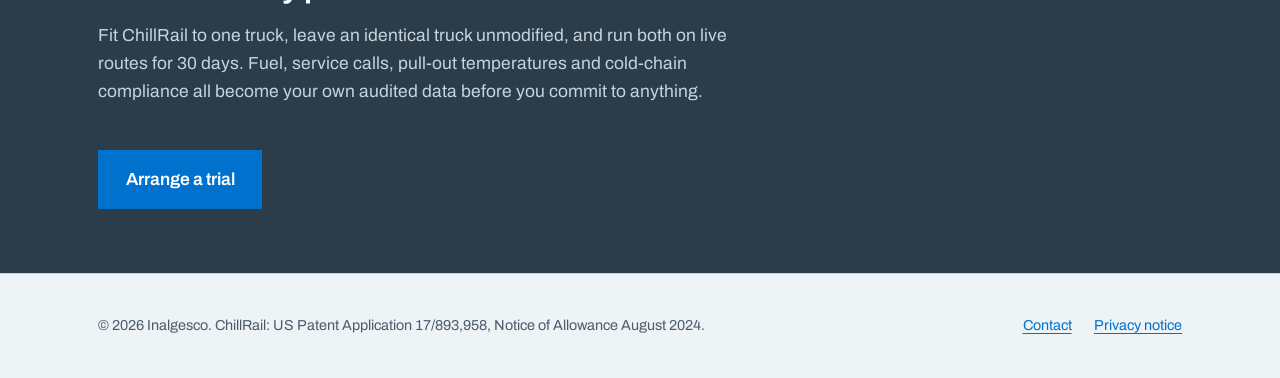
==== commit 7211fa4b: "Responsive images, and touch targets that a finger can actually hit Every photograph was served at f" ====
--- a/index.html
+++ b/index.html
@@ -10,7 +10,7 @@
 <link href="https://fonts.googleapis.com/css2?family=Archivo:wght@400;500;600;700&display=swap" rel="stylesheet">
 <link rel="icon" href="favicon-32.png" sizes="32x32">
 <link rel="apple-touch-icon" href="favicon-180.png">
-<link rel="stylesheet" href="styles.css?v=202609231120">
+<link rel="stylesheet" href="styles.css?v=20260923120706">
 </head>
 <body>
 
@@ -65,8 +65,12 @@
     </div>
     <div class="wrap">
       <figure class="hero__shot">
-        <img src="chillrail-damper-run.jpg" width="1600" height="1200" fetchpriority="high"
+        <picture>
+          <source type="image/avif" srcset="chillrail-damper-run-480.avif 480w, chillrail-damper-run-960.avif 960w, chillrail-damper-run-1600.avif 1600w" sizes="(min-width: 1180px) 1100px, 92vw">
+          <source type="image/webp" srcset="chillrail-damper-run-480.webp 480w, chillrail-damper-run-960.webp 960w, chillrail-damper-run-1600.webp 1600w" sizes="(min-width: 1180px) 1100px, 92vw">
+          <img src="chillrail-damper-run.jpg" srcset="chillrail-damper-run-480.jpg 480w, chillrail-damper-run-960.jpg 960w, chillrail-damper-run-1600.jpg 1600w" sizes="(min-width: 1180px) 1100px, 92vw" width="1600" height="1200" fetchpriority="high"
              alt="A run of ChillRail cart-operated dampers along the rail inside a catering high loader, each one feeding filtered cold air directly into a cart">
+        </picture>
         <figcaption>Filtered cold air is delivered to every cart position along the rail.</figcaption>
       </figure>
     </div>
@@ -251,7 +255,7 @@
   });
 }catch(e){}})();
 </script>
-<script src="calculator.js?v=202609231120"></script>
-<script src="nav.js?v=202609231120"></script>
+<script src="calculator.js?v=20260923120706"></script>
+<script src="nav.js?v=20260923120706"></script>
 </body>
 </html>
--- a/styles.css
+++ b/styles.css
@@ -559,9 +559,13 @@
    ========================================================================== */
 
 .shot { margin: 2rem 0 0; max-width: 100%; }
-.shot img { width: 100%; height: auto; display: block; border: 1px solid var(--rail); background: var(--frost); }
+.shot img, .shot video { width: 100%; height: auto; display: block; border: 1px solid var(--rail); background: var(--frost); }
 .shot figcaption { margin-top: 0.65rem; font-size: var(--step--1); color: var(--ink-soft); max-width: 60ch; }
 .shot--diagram img { background: var(--white); padding: 1.25rem; }
+/* A portrait clip at full column width would be taller than the screen, so
+   cap it and centre it. Landscape needs nothing: height auto already fits. */
+.shot--portrait video { max-height: 80vh; width: auto; max-width: 100%; margin-inline: auto; }
+
 .shots { display: grid; gap: 1.25rem; margin-top: 2rem; }
 @media (min-width: 52rem) { .shots { grid-template-columns: 1fr 1fr; } .shots .shot { margin-top: 0; } }
 @media (min-width: 62rem) { .split--lead .shot { margin-top: 0; } }
@@ -751,3 +755,23 @@
   transition: transform 200ms var(--ease-out);
 }
 .calc__own[open] summary::before { transform: rotate(90deg); }
+
+/* Touch targets -----------------------------------------------------------
+   These all sat between 21px and 34px tall, under the 44px a fingertip
+   needs. The visual size is unchanged in every case; only the area that
+   accepts a tap grows, using padding so the label stays where it was. */
+.product__link {
+  padding-block: 0.75rem;     /* 21px of text -> 44px of target */
+}
+.calc__own summary {
+  padding-block: 0.75rem;
+}
+.calc__field select,
+.calc__price input,
+.calc__own-grid input,
+.form input,
+.form textarea {
+  min-height: 44px;
+}
+/* The lockup stays 22px; the link around it becomes tappable. */
+.logo { min-height: 44px; }
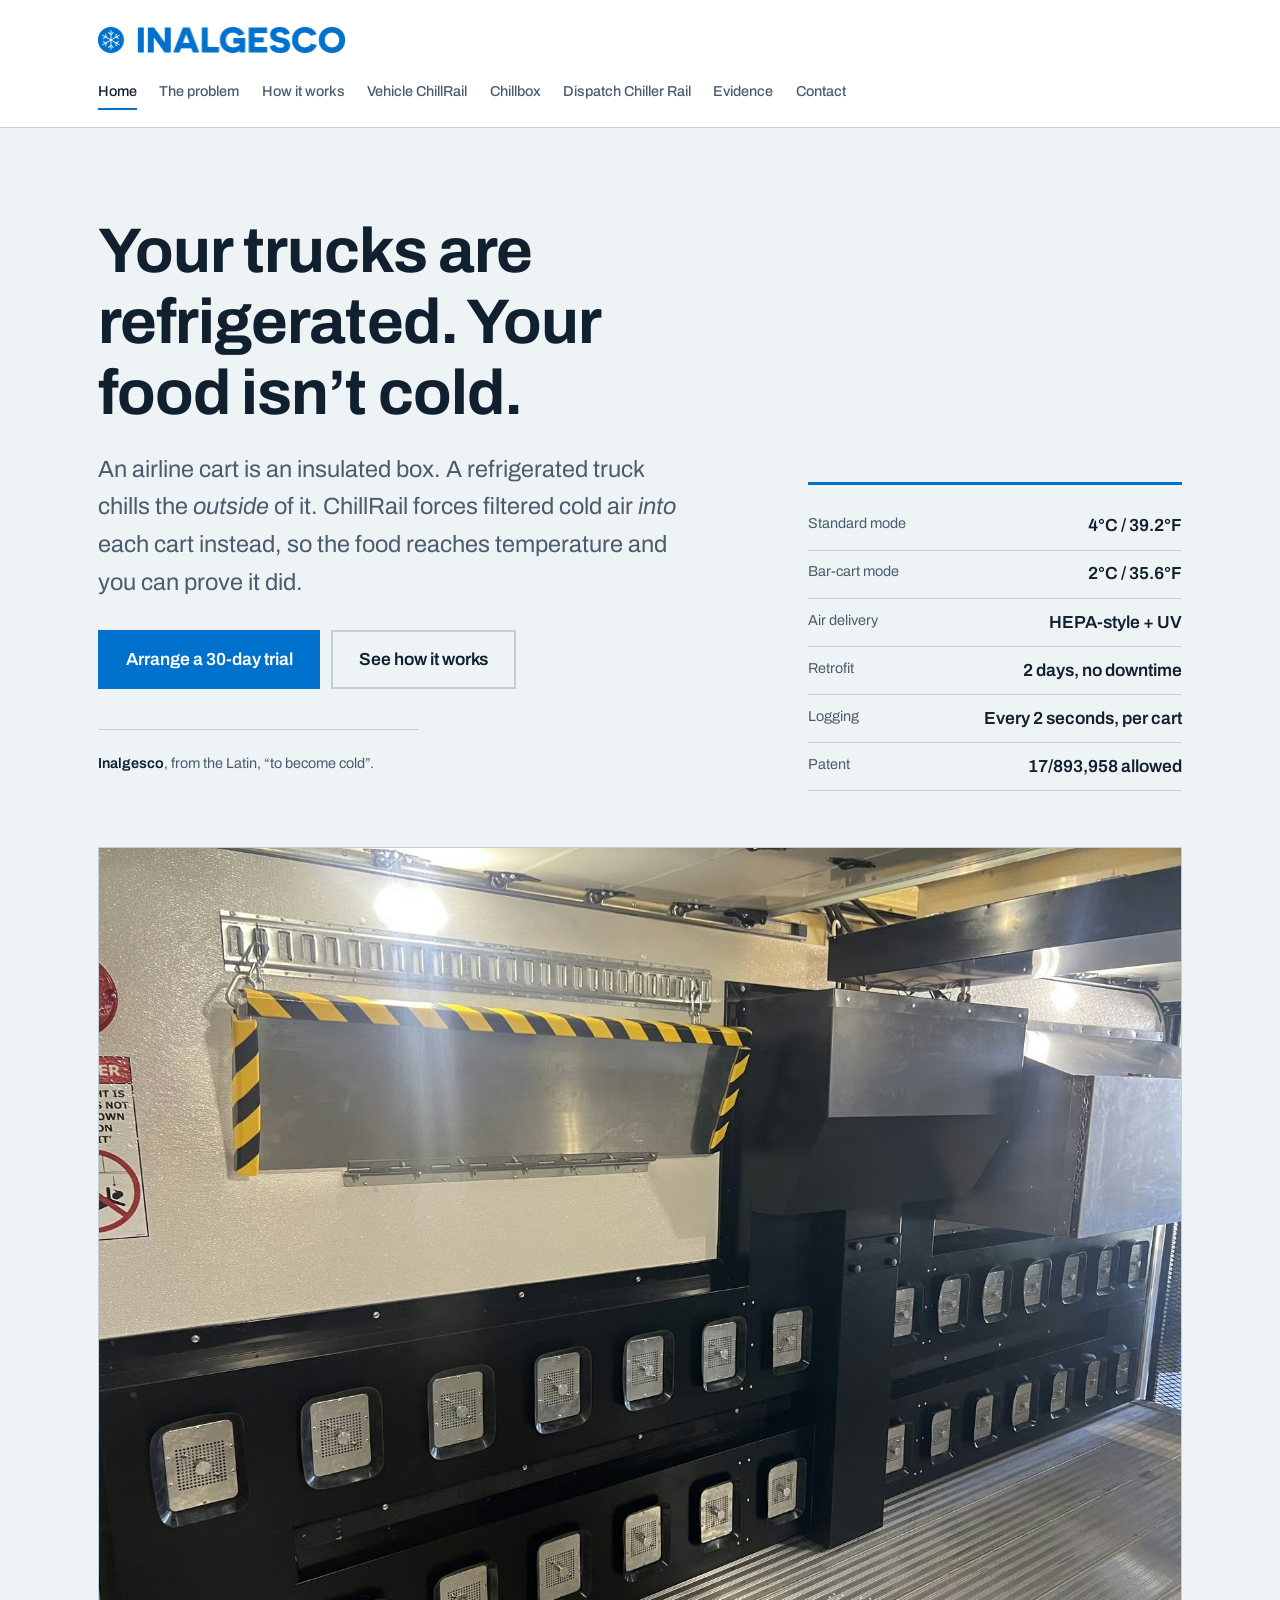
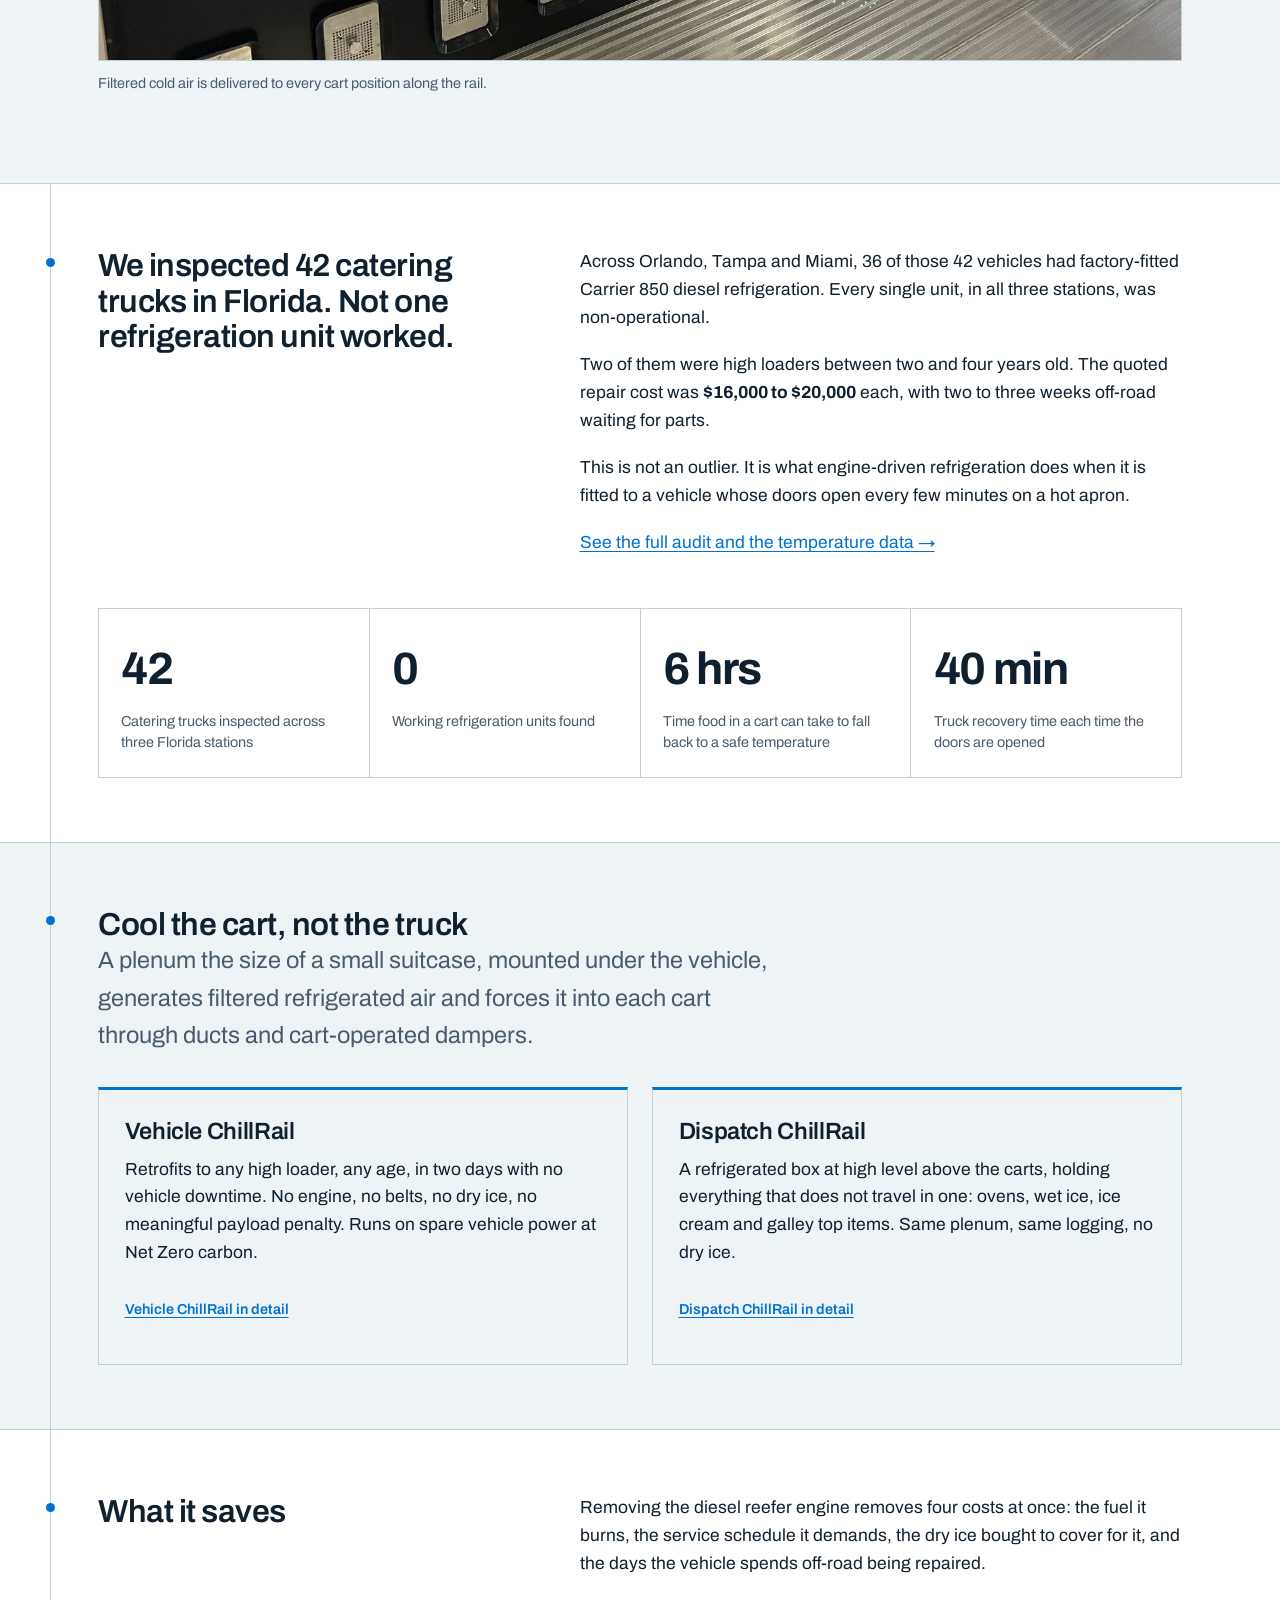
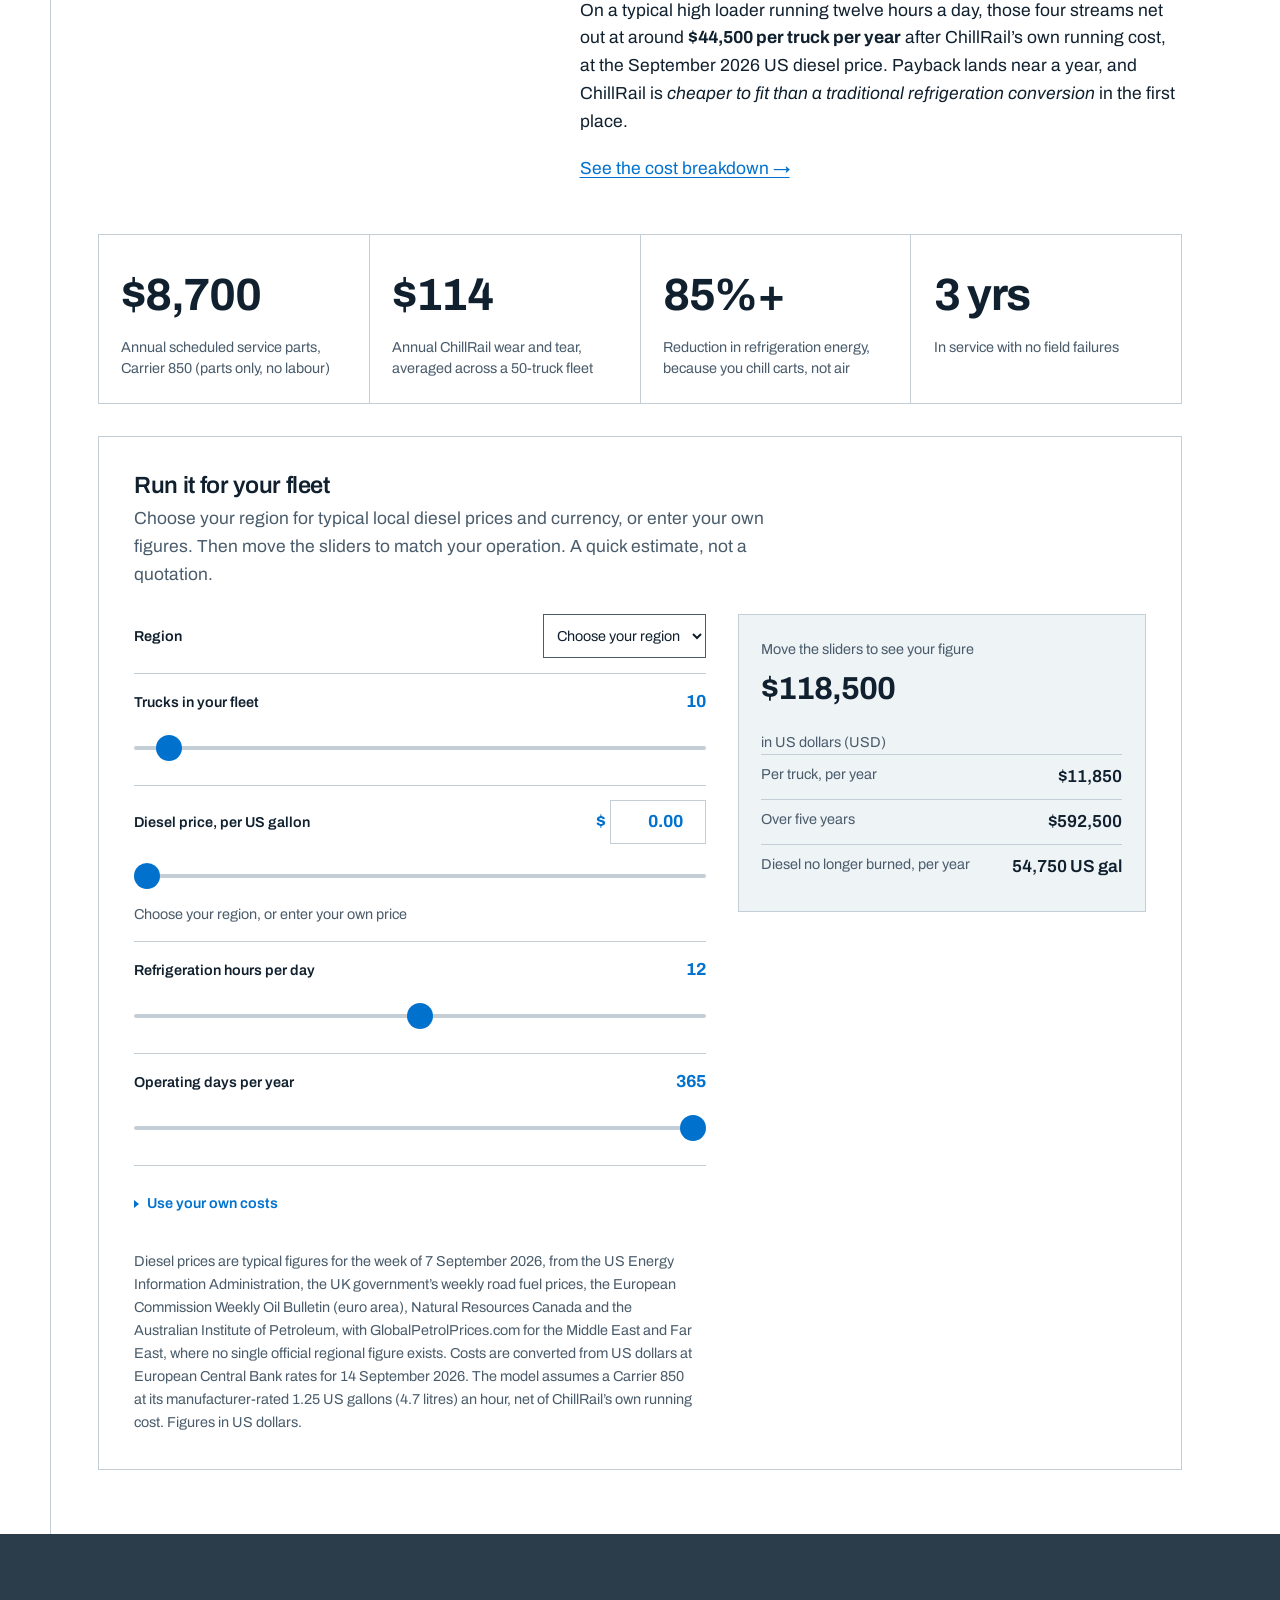
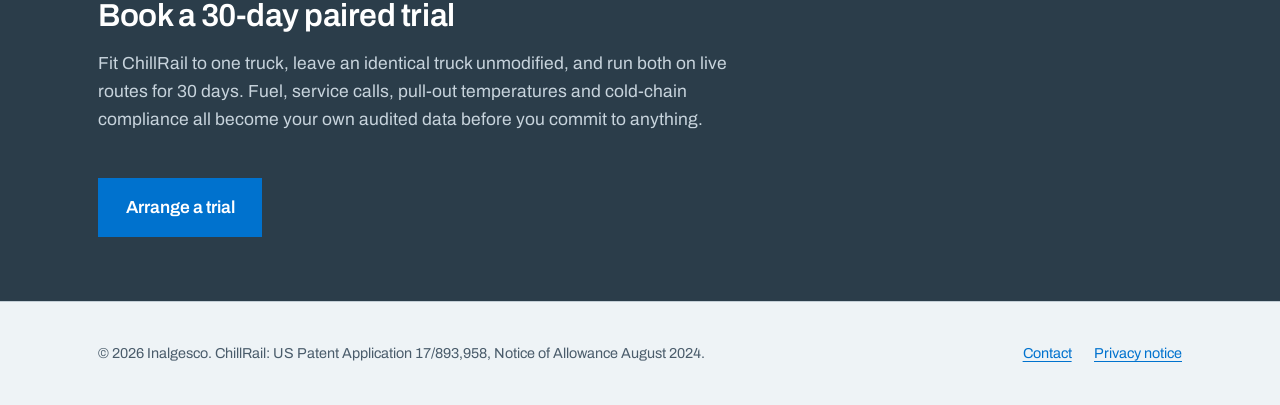
==== commit bd435470: "Bring the per-truck saving up to the current diesel price The $23,800 figure was the model run at $2" ====
--- a/index.html
+++ b/index.html
@@ -10,7 +10,7 @@
 <link href="https://fonts.googleapis.com/css2?family=Archivo:wght@400;500;600;700&display=swap" rel="stylesheet">
 <link rel="icon" href="favicon-32.png" sizes="32x32">
 <link rel="apple-touch-icon" href="favicon-180.png">
-<link rel="stylesheet" href="styles.css?v=20260923120706">
+<link rel="stylesheet" href="styles.css?v=20260923121157">
 </head>
 <body>
 
@@ -124,7 +124,7 @@
         <div><h2>What it saves</h2></div>
         <div>
           <p>Removing the diesel reefer engine removes four costs at once: the fuel it burns, the service schedule it demands, the dry ice bought to cover for it, and the days the vehicle spends off-road being repaired.</p>
-          <p>On a typical high loader running twelve hours a day, those four streams net out at around <strong>$23,800 per truck per year</strong> after ChillRail&rsquo;s own running cost. Payback lands near two years, and ChillRail is <em>cheaper to fit than a traditional refrigeration conversion</em> in the first place.</p>
+          <p>On a typical high loader running twelve hours a day, those four streams net out at around <strong>$44,500 per truck per year</strong> after ChillRail&rsquo;s own running cost, at the September 2026 US diesel price. Payback lands near a year, and ChillRail is <em>cheaper to fit than a traditional refrigeration conversion</em> in the first place.</p>
           <p><a href="evidence.html">See the cost breakdown &rarr;</a></p>
         </div>
       </div>
@@ -171,8 +171,8 @@
             </div>
             <div class="calc__field">
               <label for="calc-days">Operating days per year</label>
-              <output id="calc-days-out" for="calc-days">350</output>
-              <input id="calc-days" type="range" min="0" max="365" step="1" value="350">
+              <output id="calc-days-out" for="calc-days">365</output>
+              <input id="calc-days" type="range" min="0" max="365" step="1" value="365">
             </div>
             <details class="calc__own" id="calc-own">
               <summary>Use your own costs</summary>
@@ -255,7 +255,7 @@
   });
 }catch(e){}})();
 </script>
-<script src="calculator.js?v=20260923120706"></script>
-<script src="nav.js?v=20260923120706"></script>
+<script src="calculator.js?v=20260923121157"></script>
+<script src="nav.js?v=20260923121157"></script>
 </body>
 </html>
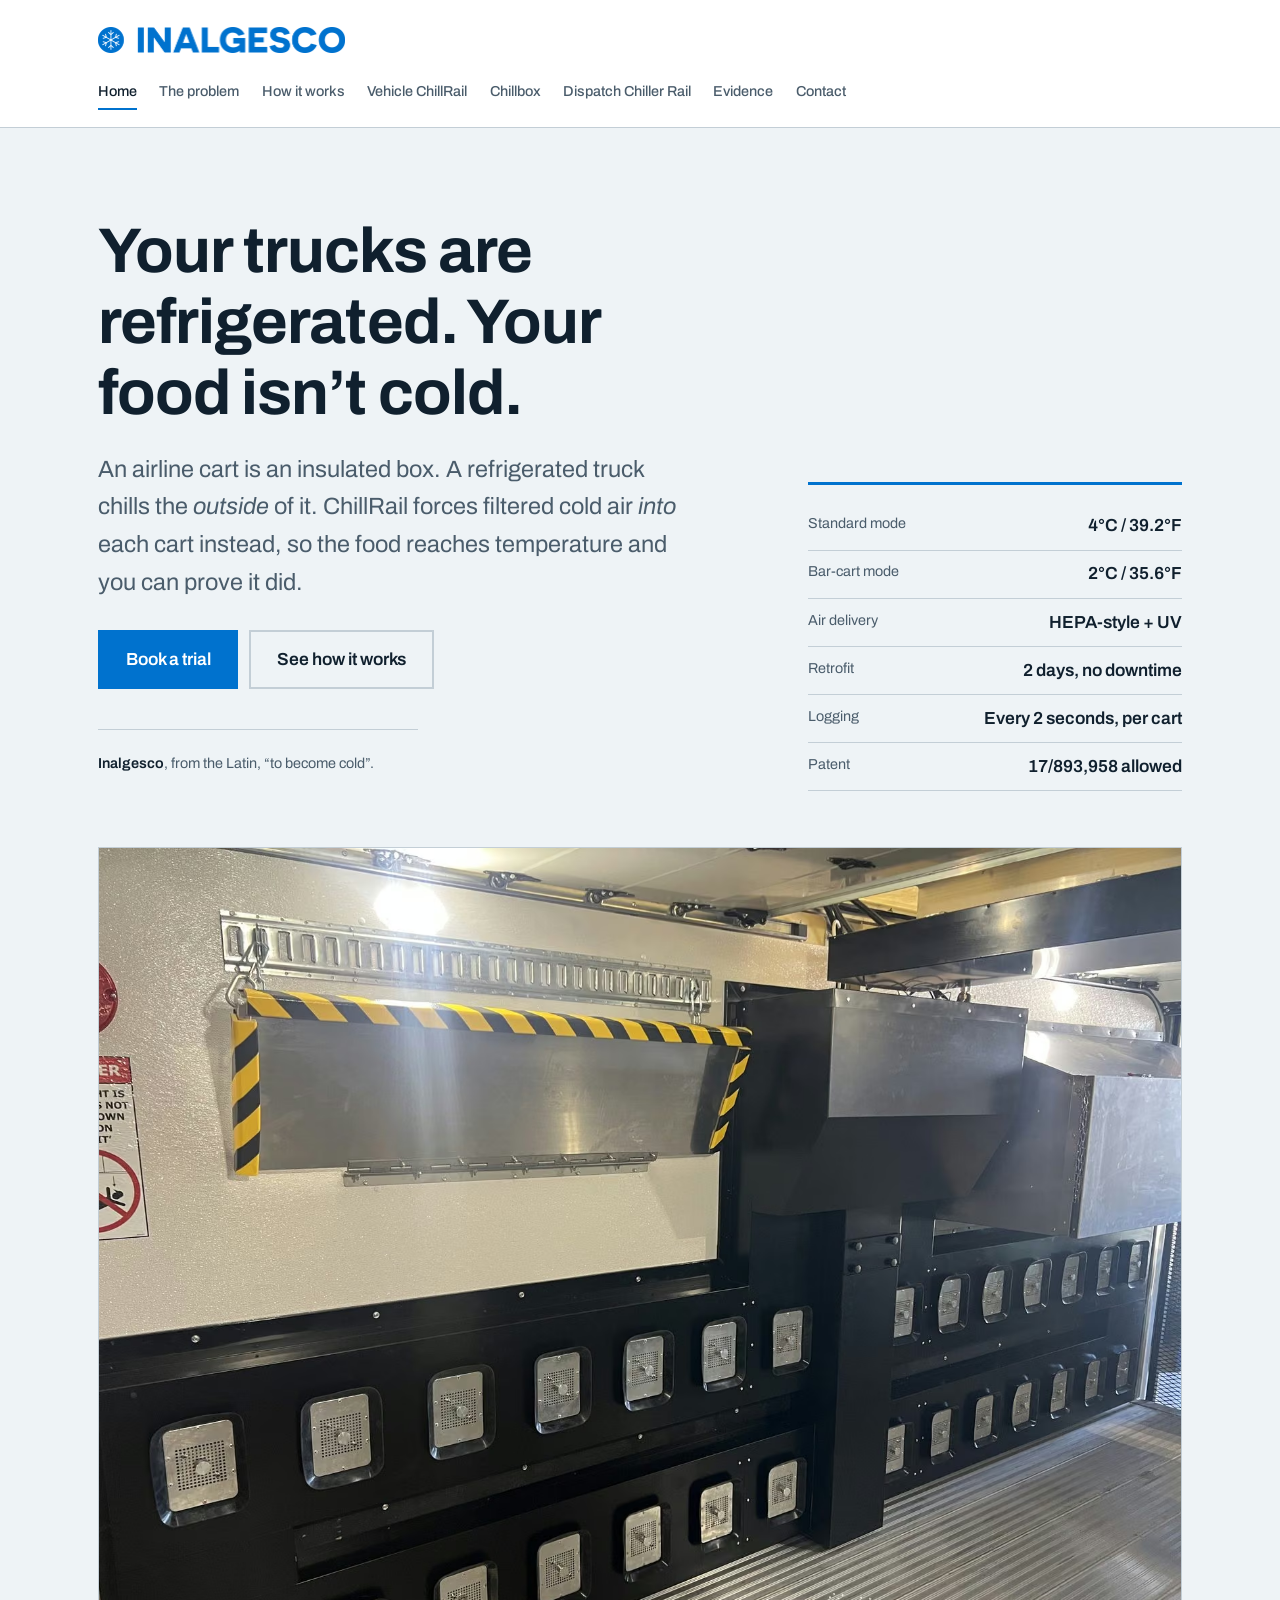
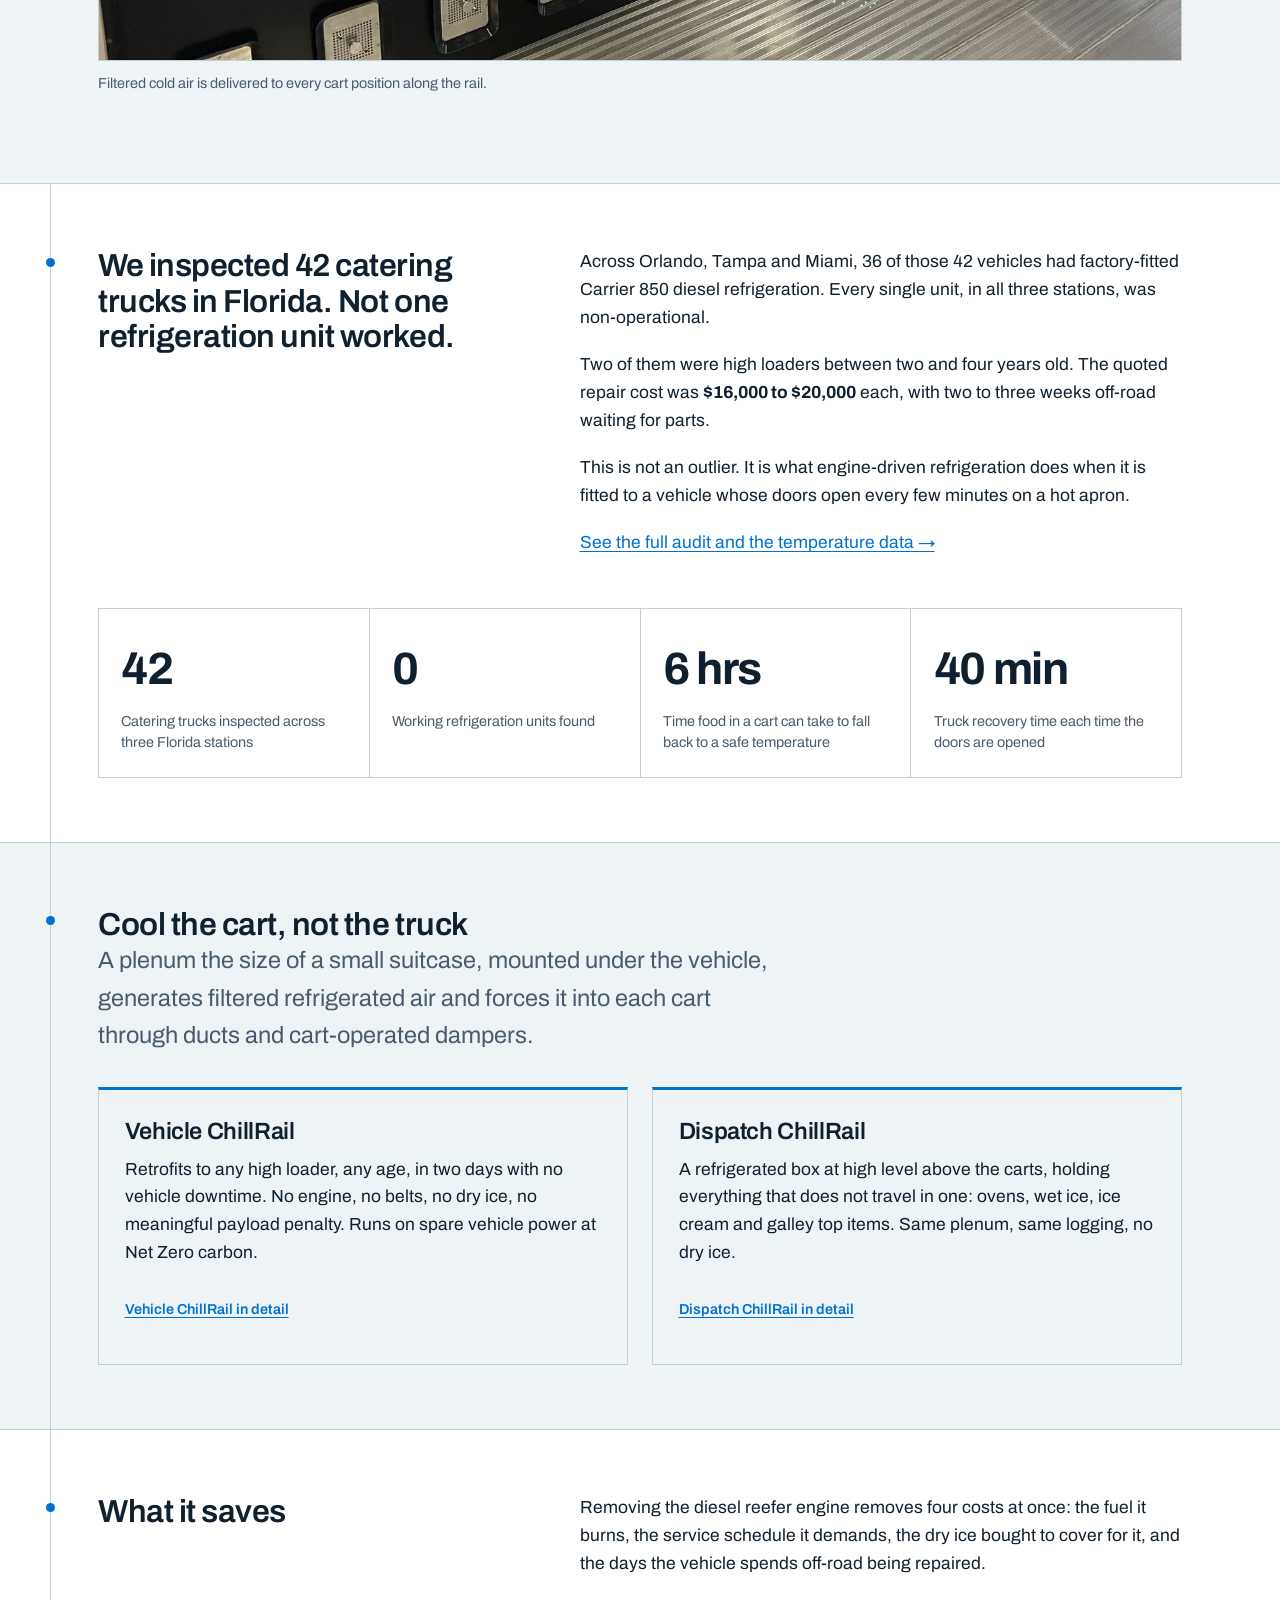
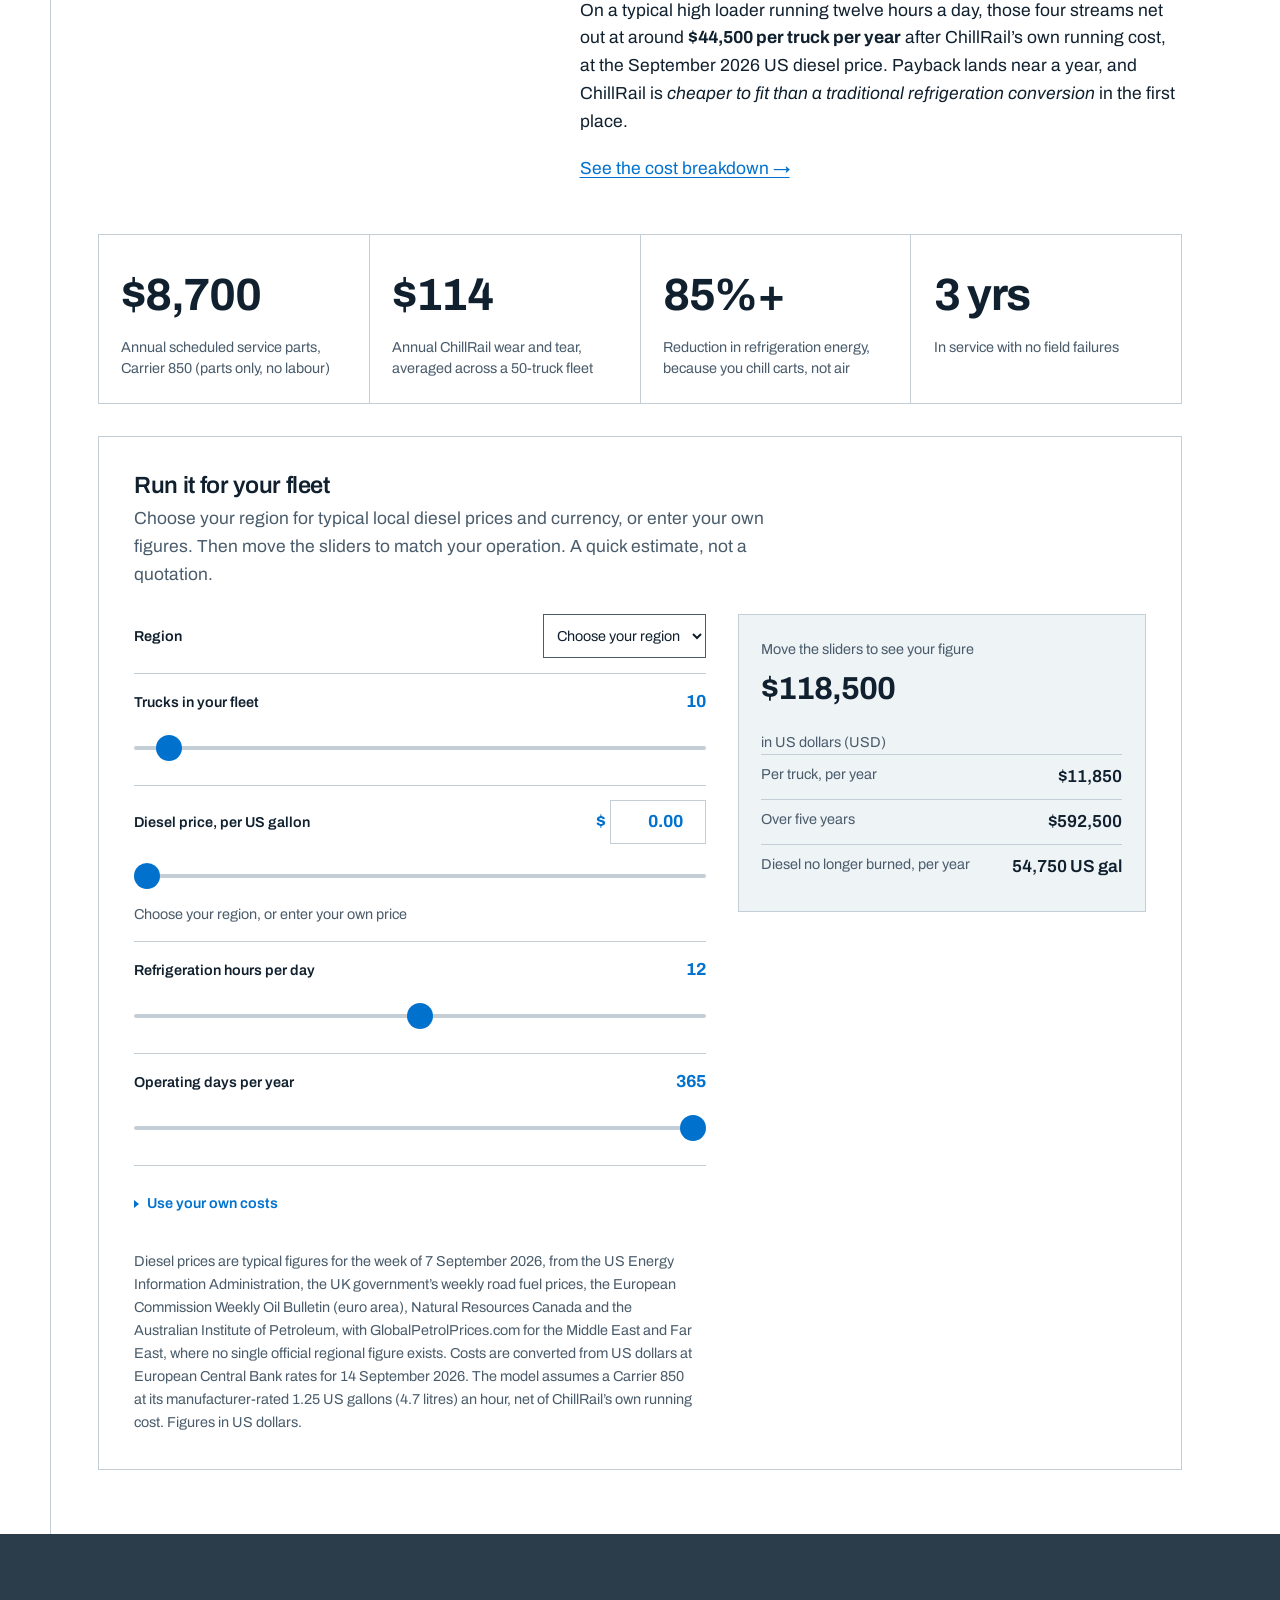
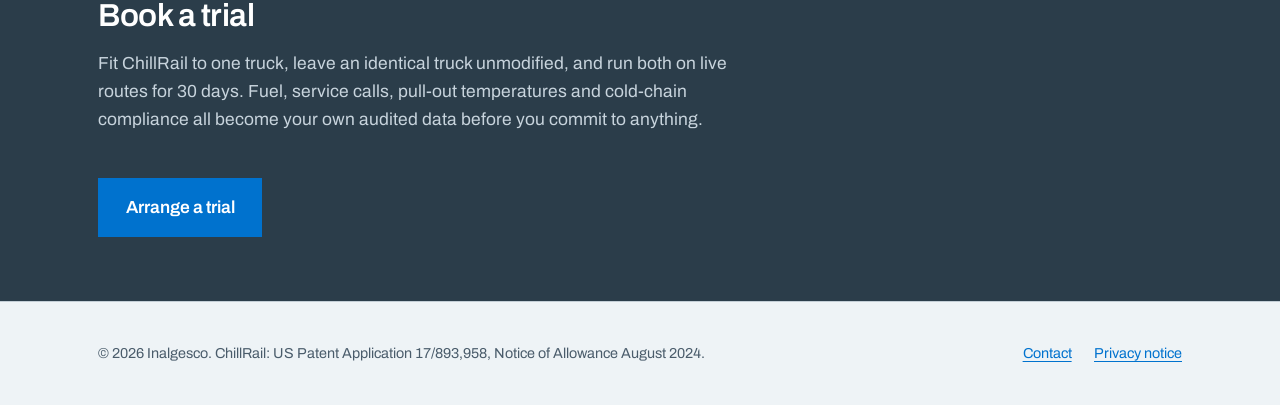
==== commit 06cb9ce7: "Drop the 30-day framing from the trial call to action "Book a 30-day paired trial" becomes "Book a t" ====
--- a/index.html
+++ b/index.html
@@ -10,7 +10,7 @@
 <link href="https://fonts.googleapis.com/css2?family=Archivo:wght@400;500;600;700&display=swap" rel="stylesheet">
 <link rel="icon" href="favicon-32.png" sizes="32x32">
 <link rel="apple-touch-icon" href="favicon-180.png">
-<link rel="stylesheet" href="styles.css?v=20260923121157">
+<link rel="stylesheet" href="styles.css?v=20260923135643">
 </head>
 <body>
 
@@ -47,7 +47,7 @@
         <h1>Your trucks are refrigerated. Your food isn&rsquo;t cold.</h1>
         <p class="hero__lede">An airline cart is an insulated box. A refrigerated truck chills the <em>outside</em> of it. ChillRail forces filtered cold air <em>into</em> each cart instead, so the food reaches temperature and you can prove it did.</p>
         <p class="hero__actions">
-          <a class="button" href="contact.html">Arrange a 30-day trial</a>
+          <a class="button" href="contact.html">Book a trial</a>
           <a class="button button--ghost" href="how-it-works.html">See how it works</a>
         </p>
         <p class="hero__meaning"><b>Inalgesco</b>, from the Latin, &ldquo;to become cold&rdquo;.</p>
@@ -203,7 +203,7 @@
 
   <section class="cta-band">
     <div class="wrap">
-      <h2>Book a 30-day paired trial</h2>
+      <h2>Book a trial</h2>
       <p>Fit ChillRail to one truck, leave an identical truck unmodified, and run both on live routes for 30 days. Fuel, service calls, pull-out temperatures and cold-chain compliance all become your own audited data before you commit to anything.</p>
       <a class="button" href="contact.html">Arrange a trial</a>
     </div>
@@ -255,7 +255,7 @@
   });
 }catch(e){}})();
 </script>
-<script src="calculator.js?v=20260923121157"></script>
-<script src="nav.js?v=20260923121157"></script>
+<script src="calculator.js?v=20260923135643"></script>
+<script src="nav.js?v=20260923135643"></script>
 </body>
 </html>
--- a/styles.css
+++ b/styles.css
@@ -537,21 +537,38 @@
 
 /* Respect reduced motion ------------------------------------------------- */
 @media (prefers-reduced-motion: reduce) {
-  /* Gentler, not off. Colour and opacity still carry meaning and are not
-     movement, so they stay; everything that MOVES is removed, and anything
-     that changes size resolves instantly instead of travelling. */
-  *, *::before, *::after {
-    animation-duration: 0.01ms !important;
-    animation-iteration-count: 1 !important;
-    scroll-behavior: auto !important;
+  /* Fewer and gentler, not off.
+     Colour and opacity stay: they carry meaning and nothing travels.
+     Anything that moves or resizes arrives instantly instead, but the END
+     STATE is left alone, so an open menu still reads as open and the button
+     still becomes a cross. Removing the transform along with the transition
+     would delete the state indication together with the motion, which is the
+     usual way this media query does more harm than good.
+
+     There is deliberately no blanket rule here. The site has no keyframe
+     animations and no smooth scrolling, so `* { animation: none }` would
+     override nothing while hiding which motion is actually being reconsidered. */
+
+  /* The menu opens at full height at once, and still fades so the change is
+     noticed. Height is dropped from the transition rather than shortened. */
+  .nav ul            { transition: opacity 140ms linear, visibility 0s linear 140ms; }
+  .nav.is-open ul    { transition: opacity 180ms linear, visibility 0s; }
+
+  /* The panel and the markers change state without travelling to it. */
+  .calc__own::details-content,
+  .calc__own summary::before,
+  .nav-toggle span   { transition: none; }
+
+  /* Press feedback survives as colour, since a 3% shrink is the movement and
+     the acknowledgement is the point. White on brand-dark is 7.5:1. */
+  .button:active {
+    transform: none;
+    background: var(--brand-dark);
+    border-color: var(--brand-dark);
+    color: var(--white);
   }
-  .button:active { transform: none; }
-  .nav-toggle span { transition: opacity 180ms linear; }
-  .nav-toggle[aria-expanded="true"] span:nth-child(1),
-  .nav-toggle[aria-expanded="true"] span:nth-child(3) { transform: none; opacity: 0; }
-  .nav { transition-duration: 0.01ms; }
-  .calc__own::details-content { transition-duration: 0.01ms; }
-}
+}
+
 
 
 /* ==========================================================================
